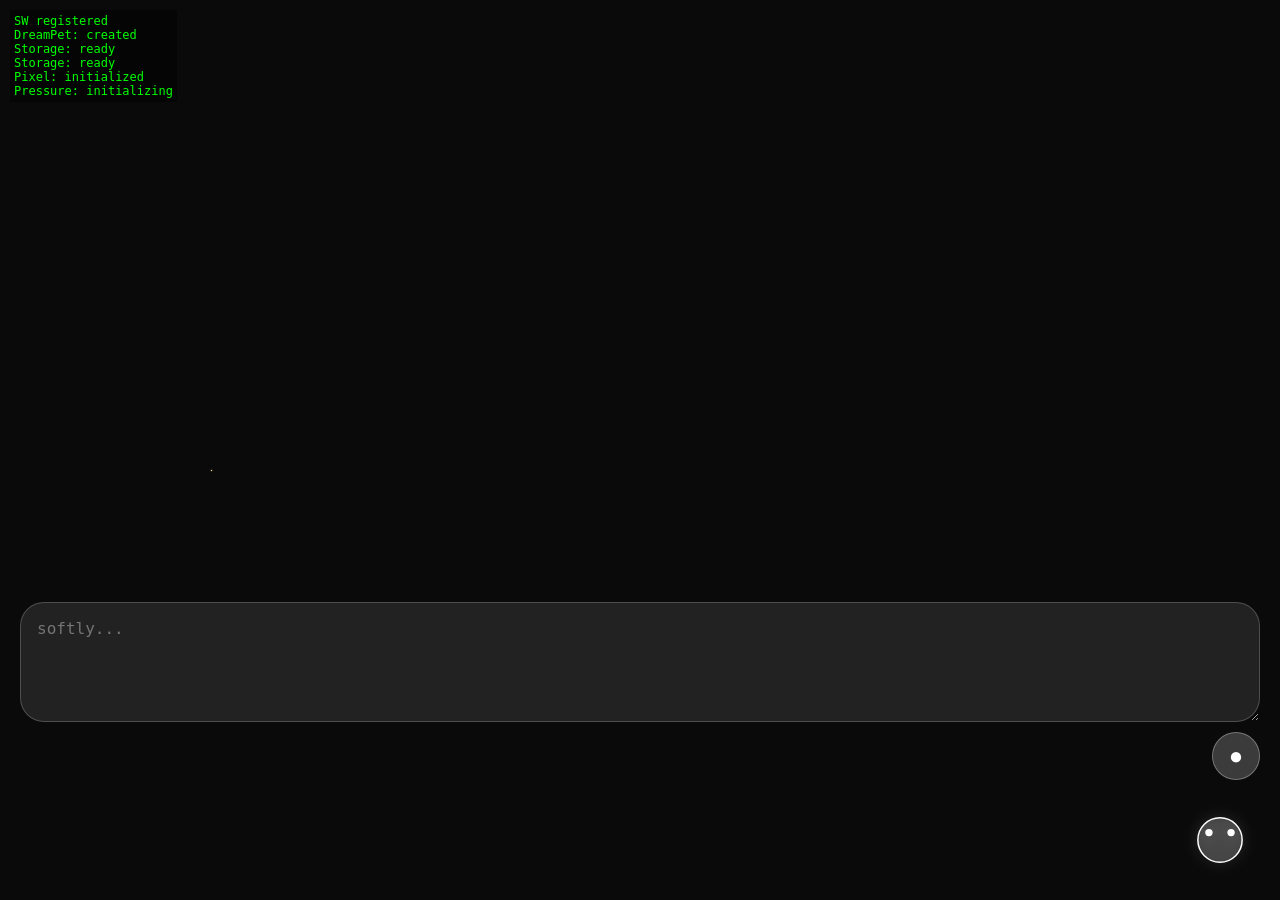
==== index.html @ 2a67cf41 "Complete overhaul with tilt/pressure debugging" ====
<!DOCTYPE html>
<html lang="en">
<head>
    <meta charset="UTF-8">
    <meta name="viewport" content="width=device-width, initial-scale=1.0, maximum-scale=1.0, user-scalable=no, viewport-fit=cover">
    <title>A Soft Place to Glitch</title>
    <link rel="stylesheet" href="styles.css">
    <link rel="manifest" href="manifest.json">
    <meta name="theme-color" content="#0A0A0A">
</head>
<body>
    <canvas id="bg-canvas"></canvas>
    <div id="pixel-compass"></div>
    
    <div id="dream-pet">
        <svg width="80" height="80" viewBox="0 0 100 100">
            <circle id="pet-body" cx="50" cy="50" r="30" fill="rgba(255,255,255,0.2)" stroke="white" stroke-width="2"/>
            <circle id="pet-eye-left" cx="35" cy="40" r="5" fill="white"/>
            <circle id="pet-eye-right" cx="65" cy="40" r="5" fill="white"/>
        </svg>
    </div>
    
    <div id="journal">
        <textarea id="entry" placeholder="softly..." class="breathing-text"></textarea>
        <button id="save-entry">●</button>
    </div>
    
    <div id="maze-overlay" style="display: none;">
        <canvas id="maze-canvas"></canvas>
        <div id="maze-message">🌀 find the exit</div>
    </div>
    
    <!-- Debug display (will be removed later) -->
    <div id="debug-info" style="position:absolute; top:10px; left:10px; color:#0F0; font-size:12px; z-index:9999; background:rgba(0,0,0,0.5); padding:4px;"></div>
    
    <script src="app.js"></script>
</body>
</html>
---- styles.css ----
* {
    margin: 0;
    padding: 0;
    box-sizing: border-box;
    -webkit-tap-highlight-color: transparent;
}

body {
    background: #0A0A0A;
    color: rgba(255,255,255,0.9);
    font-family: -apple-system, BlinkMacSystemFont, sans-serif;
    min-height: 100dvh;
    overflow: hidden;
    position: fixed;
    width: 100%;
    touch-action: none;
    transition: background-color 0.1s ease;
}

canvas {
    display: block;
    position: absolute;
    top: 0;
    left: 0;
    width: 100%;
    height: 100%;
    z-index: 1;
}

#pixel-compass {
    position: absolute;
    width: 100%;
    height: 100%;
    z-index: 2;
    pointer-events: none;
}

#dream-pet {
    position: absolute;
    bottom: 20px;
    right: 20px;
    width: 80px;
    height: 80px;
    z-index: 3;
    pointer-events: none;
    transition: transform 0.3s ease;
    filter: drop-shadow(0 0 8px rgba(255,255,255,0.3));
}

#journal {
    position: absolute;
    bottom: 120px;
    left: 20px;
    right: 20px;
    z-index: 4;
    display: flex;
    flex-direction: column;
    gap: 10px;
}

#entry {
    background: rgba(255,255,255,0.1);
    border: 1px solid rgba(255,255,255,0.2);
    border-radius: 24px;
    padding: 16px;
    color: white;
    font-size: 16px;
    min-height: 120px;
    backdrop-filter: blur(10px);
    resize: vertical;
}

#entry:focus {
    outline: none;
    border-color: rgba(255,255,255,0.5);
}

#save-entry {
    align-self: flex-end;
    width: 48px;
    height: 48px;
    border-radius: 50%;
    background: rgba(255,255,255,0.2);
    border: 1px solid rgba(255,255,255,0.3);
    color: white;
    font-size: 24px;
    display: flex;
    align-items: center;
    justify-content: center;
    cursor: pointer;
    transition: all 0.2s;
}

#save-entry:active {
    transform: scale(0.95);
    background: rgba(255,255,255,0.4);
}

.breathing-text {
    animation: breathe 4s ease-in-out infinite;
}

@keyframes breathe {
    0%, 100% { transform: scale(1); opacity: 0.9; }
    50% { transform: scale(1.02); opacity: 1; }
}

#maze-overlay {
    position: absolute;
    top: 0;
    left: 0;
    width: 100%;
    height: 100%;
    background: #0A0A0A;
    z-index: 100;
}

#debug-info {
    font-family: monospace;
    white-space: pre-wrap;
    word-break: break-all;
    max-width: 90%;
}
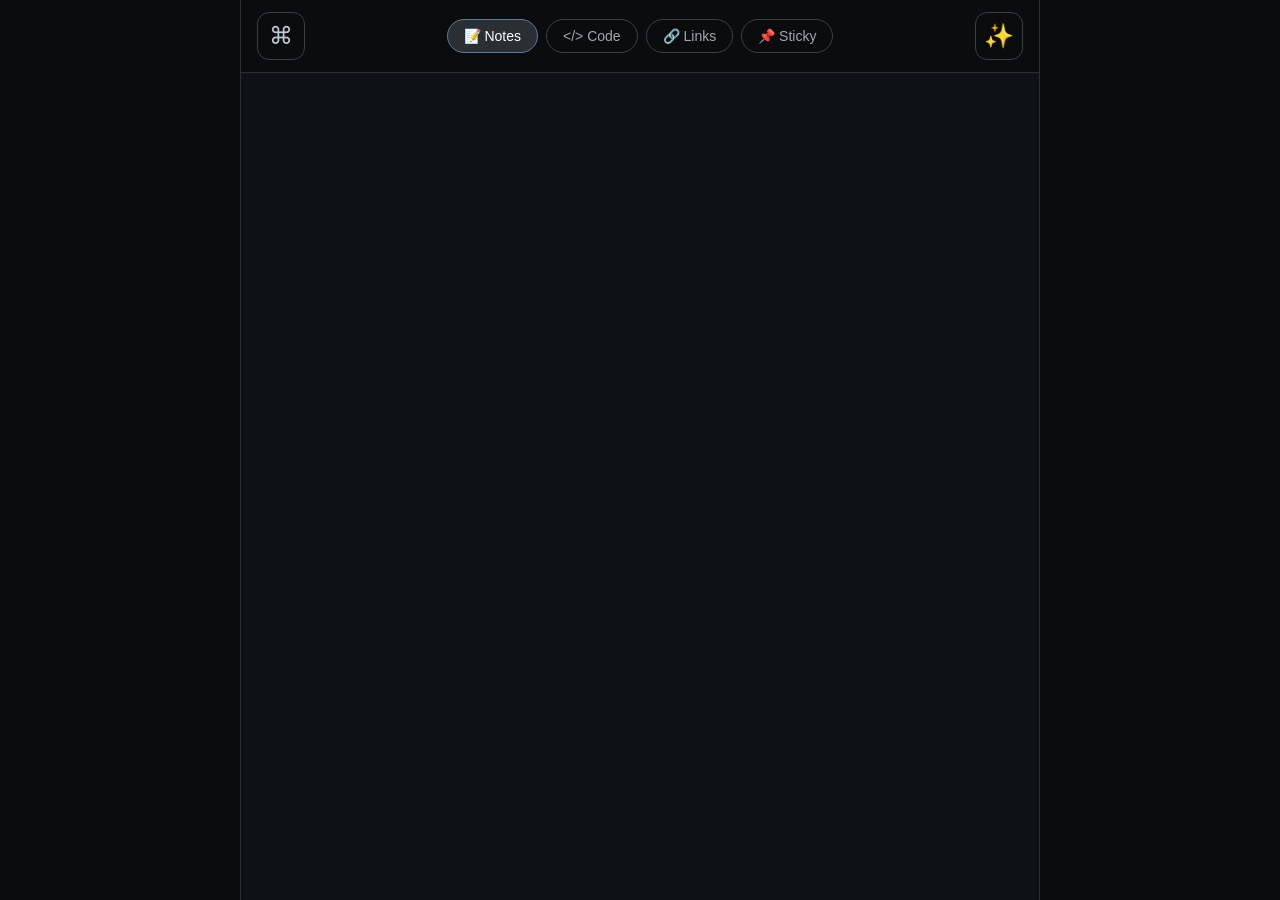
==== commit 898fad33: "Complete rebuild: 2035 command center with widgets" ====
--- a/index.html
+++ b/index.html
@@ -3,36 +3,38 @@
 <head>
     <meta charset="UTF-8">
     <meta name="viewport" content="width=device-width, initial-scale=1.0, maximum-scale=1.0, user-scalable=no, viewport-fit=cover">
-    <title>A Soft Place to Glitch</title>
+    <title>A Soft Place to Glitch · 2035</title>
     <link rel="stylesheet" href="styles.css">
     <link rel="manifest" href="manifest.json">
     <meta name="theme-color" content="#0A0A0A">
 </head>
 <body>
-    <canvas id="bg-canvas"></canvas>
-    <div id="pixel-compass"></div>
-    
-    <div id="dream-pet">
-        <svg width="80" height="80" viewBox="0 0 100 100">
-            <circle id="pet-body" cx="50" cy="50" r="30" fill="rgba(255,255,255,0.2)" stroke="white" stroke-width="2"/>
-            <circle id="pet-eye-left" cx="35" cy="40" r="5" fill="white"/>
-            <circle id="pet-eye-right" cx="65" cy="40" r="5" fill="white"/>
-        </svg>
+    <div id="app">
+        <header>
+            <button id="cmd-button" aria-label="Command palette">⌘</button>
+            <div id="tab-bar"></div>
+            <button id="smart-toggle" aria-label="Ambient intelligence">✨</button>
+        </header>
+
+        <main id="tab-content"></main>
+
+        <div id="command-palette" class="hidden">
+            <input type="text" id="command-input" placeholder="Type a command...">
+            <div id="command-results"></div>
+        </div>
+
+        <div id="modal-overlay" class="hidden">
+            <div id="modal">
+                <h3 id="modal-title"></h3>
+                <div id="modal-content"></div>
+                <div class="modal-actions">
+                    <button id="modal-cancel">Cancel</button>
+                    <button id="modal-ok">OK</button>
+                </div>
+            </div>
+        </div>
     </div>
-    
-    <div id="journal">
-        <textarea id="entry" placeholder="softly..." class="breathing-text"></textarea>
-        <button id="save-entry">●</button>
-    </div>
-    
-    <div id="maze-overlay" style="display: none;">
-        <canvas id="maze-canvas"></canvas>
-        <div id="maze-message">🌀 find the exit</div>
-    </div>
-    
-    <!-- Debug display (will be removed later) -->
-    <div id="debug-info" style="position:absolute; top:10px; left:10px; color:#0F0; font-size:12px; z-index:9999; background:rgba(0,0,0,0.5); padding:4px;"></div>
-    
+
     <script src="app.js"></script>
 </body>
 </html>
--- a/styles.css
+++ b/styles.css
@@ -6,118 +6,337 @@
 }
 
 body {
-    background: #0A0A0A;
-    color: rgba(255,255,255,0.9);
-    font-family: -apple-system, BlinkMacSystemFont, sans-serif;
+    background: #0a0c0e;
+    color: #e0e4e8;
+    font-family: 'Inter', -apple-system, BlinkMacSystemFont, sans-serif;
+    font-weight: 300;
+    line-height: 1.5;
     min-height: 100dvh;
-    overflow: hidden;
+    display: flex;
+    flex-direction: column;
+}
+
+#app {
+    display: flex;
+    flex-direction: column;
+    height: 100dvh;
+    max-width: 800px;
+    margin: 0 auto;
+    width: 100%;
+    border-left: 1px solid #2a2f33;
+    border-right: 1px solid #2a2f33;
+    background: #0f1215;
+}
+
+header {
+    display: flex;
+    align-items: center;
+    justify-content: space-between;
+    padding: 12px 16px;
+    border-bottom: 1px solid #2a2f33;
+    background: #0a0c0e;
+}
+
+#cmd-button, #smart-toggle {
+    background: none;
+    border: 1px solid #3a4045;
+    color: #c0c8d0;
+    font-size: 24px;
+    width: 48px;
+    height: 48px;
+    border-radius: 12px;
+    display: flex;
+    align-items: center;
+    justify-content: center;
+    cursor: pointer;
+    transition: all 0.1s ease;
+}
+
+#cmd-button:active, #smart-toggle:active {
+    background: #2a2f33;
+    color: white;
+}
+
+#tab-bar {
+    display: flex;
+    gap: 8px;
+    overflow-x: auto;
+    padding: 4px 0;
+    scrollbar-width: none;
+    -ms-overflow-style: none;
+}
+
+#tab-bar::-webkit-scrollbar {
+    display: none;
+}
+
+.tab {
+    padding: 8px 16px;
+    border: 1px solid #3a4045;
+    border-radius: 30px;
+    background: transparent;
+    color: #a0a8b0;
+    font-size: 14px;
+    font-weight: 400;
+    white-space: nowrap;
+    cursor: pointer;
+    transition: all 0.1s;
+}
+
+.tab.active {
+    background: #2a2f33;
+    border-color: #5a7d9c;
+    color: white;
+}
+
+main {
+    flex: 1;
+    overflow-y: auto;
+    padding: 16px;
+    scroll-behavior: smooth;
+}
+
+.widget-grid {
+    display: grid;
+    grid-template-columns: repeat(auto-fill, minmax(280px, 1fr));
+    gap: 16px;
+}
+
+.widget-card {
+    background: #14181c;
+    border: 1px solid #2a2f33;
+    border-radius: 20px;
+    padding: 16px;
+    box-shadow: 0 4px 12px rgba(0,0,0,0.5);
+    transition: transform 0.1s, border-color 0.1s;
+    cursor: pointer;
+}
+
+.widget-card:active {
+    transform: scale(0.98);
+    border-color: #5a7d9c;
+}
+
+.widget-header {
+    display: flex;
+    justify-content: space-between;
+    align-items: center;
+    margin-bottom: 12px;
+    color: #a0a8b0;
+    font-size: 12px;
+    text-transform: uppercase;
+    letter-spacing: 1px;
+}
+
+.widget-title {
+    font-weight: 500;
+    color: white;
+    margin-bottom: 8px;
+    word-break: break-word;
+}
+
+.widget-content {
+    color: #c0c8d0;
+    font-size: 14px;
+    word-break: break-word;
+    white-space: pre-wrap;
+}
+
+.widget-code {
+    font-family: 'Fira Code', monospace;
+    background: #1e2328;
+    padding: 8px;
+    border-radius: 8px;
+    overflow-x: auto;
+    font-size: 13px;
+}
+
+.widget-link {
+    color: #5a7d9c;
+    text-decoration: none;
+    word-break: break-all;
+}
+
+.widget-link:hover {
+    text-decoration: underline;
+}
+
+.widget-footer {
+    display: flex;
+    justify-content: flex-end;
+    gap: 12px;
+    margin-top: 12px;
+    opacity: 0.6;
+}
+
+.widget-footer button {
+    background: none;
+    border: none;
+    color: #a0a8b0;
+    font-size: 16px;
+    cursor: pointer;
+    padding: 4px;
+}
+
+/* Command Palette */
+#command-palette {
+    position: absolute;
+    top: 80px;
+    left: 50%;
+    transform: translateX(-50%);
+    width: 90%;
+    max-width: 500px;
+    background: #1e2328;
+    border: 1px solid #3a4045;
+    border-radius: 24px;
+    box-shadow: 0 20px 40px rgba(0,0,0,0.8);
+    z-index: 1000;
+    padding: 12px;
+}
+
+#command-palette.hidden {
+    display: none;
+}
+
+#command-input {
+    width: 100%;
+    background: #0a0c0e;
+    border: 1px solid #3a4045;
+    border-radius: 40px;
+    padding: 16px 20px;
+    color: white;
+    font-size: 16px;
+    outline: none;
+}
+
+#command-results {
+    margin-top: 8px;
+    max-height: 300px;
+    overflow-y: auto;
+}
+
+.command-result-item {
+    padding: 12px 16px;
+    border-bottom: 1px solid #2a2f33;
+    cursor: pointer;
+    color: #c0c8d0;
+}
+
+.command-result-item:active {
+    background: #2a2f33;
+}
+
+/* Modal */
+#modal-overlay {
     position: fixed;
-    width: 100%;
-    touch-action: none;
-    transition: background-color 0.1s ease;
-}
-
-canvas {
-    display: block;
-    position: absolute;
     top: 0;
     left: 0;
     width: 100%;
     height: 100%;
-    z-index: 1;
-}
-
-#pixel-compass {
-    position: absolute;
-    width: 100%;
-    height: 100%;
-    z-index: 2;
-    pointer-events: none;
-}
-
-#dream-pet {
-    position: absolute;
-    bottom: 20px;
-    right: 20px;
-    width: 80px;
-    height: 80px;
-    z-index: 3;
-    pointer-events: none;
-    transition: transform 0.3s ease;
-    filter: drop-shadow(0 0 8px rgba(255,255,255,0.3));
-}
-
-#journal {
-    position: absolute;
-    bottom: 120px;
-    left: 20px;
-    right: 20px;
-    z-index: 4;
-    display: flex;
-    flex-direction: column;
-    gap: 10px;
-}
-
-#entry {
-    background: rgba(255,255,255,0.1);
-    border: 1px solid rgba(255,255,255,0.2);
-    border-radius: 24px;
-    padding: 16px;
-    color: white;
-    font-size: 16px;
-    min-height: 120px;
-    backdrop-filter: blur(10px);
-    resize: vertical;
-}
-
-#entry:focus {
-    outline: none;
-    border-color: rgba(255,255,255,0.5);
-}
-
-#save-entry {
-    align-self: flex-end;
-    width: 48px;
-    height: 48px;
-    border-radius: 50%;
-    background: rgba(255,255,255,0.2);
-    border: 1px solid rgba(255,255,255,0.3);
-    color: white;
-    font-size: 24px;
+    background: rgba(0,0,0,0.7);
     display: flex;
     align-items: center;
     justify-content: center;
-    cursor: pointer;
-    transition: all 0.2s;
-}
-
-#save-entry:active {
-    transform: scale(0.95);
-    background: rgba(255,255,255,0.4);
-}
-
-.breathing-text {
-    animation: breathe 4s ease-in-out infinite;
-}
-
-@keyframes breathe {
-    0%, 100% { transform: scale(1); opacity: 0.9; }
-    50% { transform: scale(1.02); opacity: 1; }
-}
-
-#maze-overlay {
-    position: absolute;
-    top: 0;
-    left: 0;
+    z-index: 2000;
+}
+
+#modal-overlay.hidden {
+    display: none;
+}
+
+#modal {
+    background: #1e2328;
+    border: 1px solid #3a4045;
+    border-radius: 24px;
+    width: 90%;
+    max-width: 400px;
+    padding: 24px;
+}
+
+#modal-title {
+    font-size: 20px;
+    font-weight: 400;
+    margin-bottom: 16px;
+    color: white;
+}
+
+#modal-content {
+    margin-bottom: 24px;
+}
+
+#modal-content input, #modal-content textarea, #modal-content select {
     width: 100%;
-    height: 100%;
-    background: #0A0A0A;
-    z-index: 100;
-}
-
-#debug-info {
-    font-family: monospace;
-    white-space: pre-wrap;
-    word-break: break-all;
-    max-width: 90%;
-}
+    background: #0a0c0e;
+    border: 1px solid #3a4045;
+    border-radius: 12px;
+    padding: 12px;
+    color: white;
+    font-size: 14px;
+    margin-bottom: 12px;
+    font-family: inherit;
+}
+
+#modal-content textarea {
+    min-height: 100px;
+    resize: vertical;
+}
+
+.modal-actions {
+    display: flex;
+    justify-content: flex-end;
+    gap: 12px;
+}
+
+.modal-actions button {
+    padding: 12px 20px;
+    border: 1px solid #3a4045;
+    background: transparent;
+    color: white;
+    border-radius: 30px;
+    font-size: 14px;
+    cursor: pointer;
+}
+
+.modal-actions button:active {
+    background: #2a2f33;
+}
+
+/* Smart toggle active state */
+#smart-toggle.active {
+    background: #2a2f33;
+    border-color: #5a7d9c;
+    color: white;
+}
+
+/* Export/Import buttons (in settings) */
+.settings-group {
+    margin-top: 20px;
+    display: flex;
+    gap: 12px;
+    flex-wrap: wrap;
+}
+
+.settings-group button {
+    background: #1e2328;
+    border: 1px solid #3a4045;
+    color: white;
+    padding: 12px 16px;
+    border-radius: 40px;
+    font-size: 14px;
+    cursor: pointer;
+    flex: 1 1 auto;
+}
+
+/* GitHub sync section */
+.github-sync {
+    border-top: 1px solid #2a2f33;
+    margin-top: 16px;
+    padding-top: 16px;
+}
+
+/* Responsive */
+@media (max-width: 480px) {
+    .widget-grid {
+        grid-template-columns: 1fr;
+    }
+}
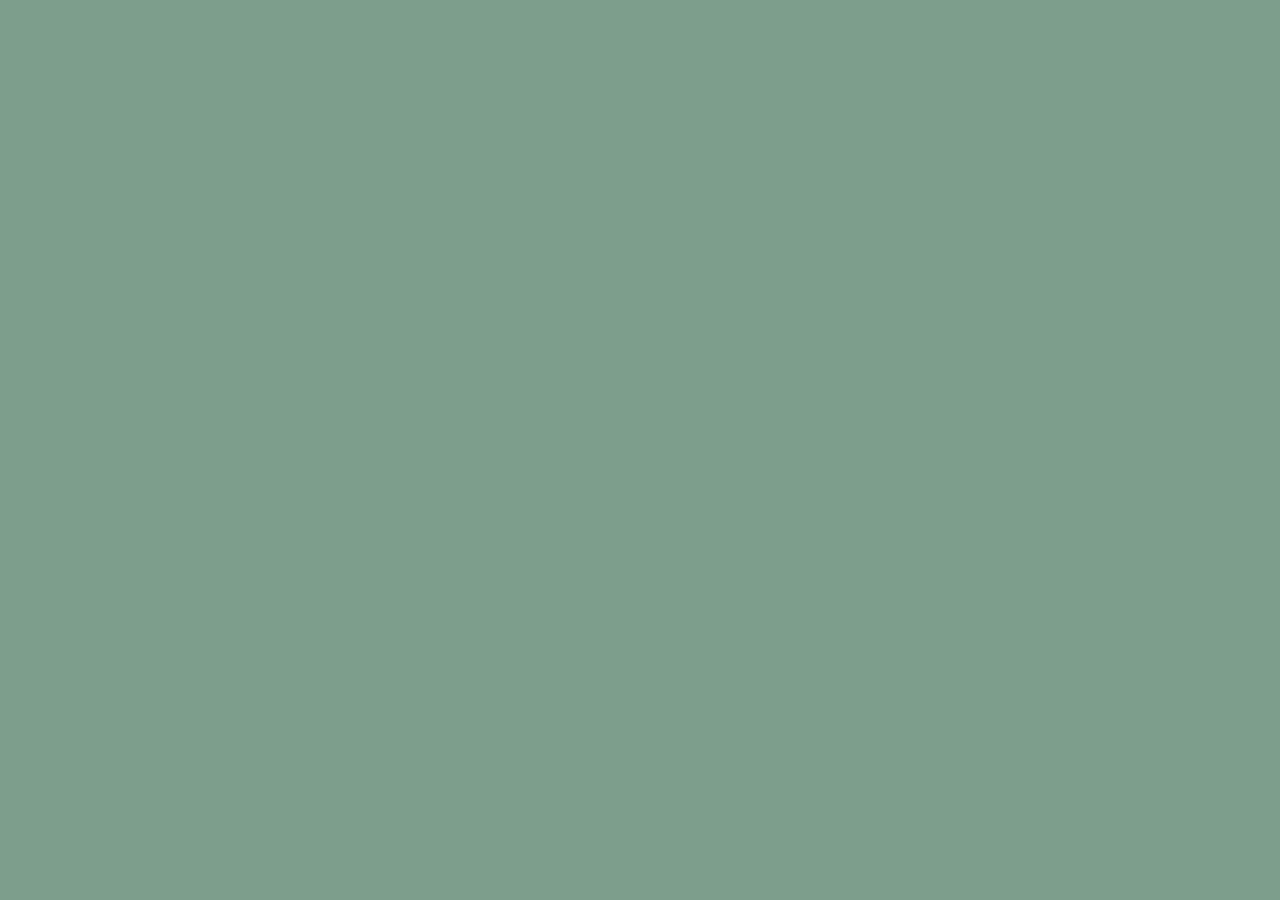
==== commit a9539d49: "update" ====
--- a/index.html
+++ b/index.html
@@ -3,38 +3,13 @@
 <head>
     <meta charset="UTF-8">
     <meta name="viewport" content="width=device-width, initial-scale=1.0, maximum-scale=1.0, user-scalable=no, viewport-fit=cover">
-    <title>A Soft Place to Glitch · 2035</title>
+    <title>Maké · layered dashboard</title>
     <link rel="stylesheet" href="styles.css">
     <link rel="manifest" href="manifest.json">
-    <meta name="theme-color" content="#0A0A0A">
+    <meta name="theme-color" content="#7d9e8c">
 </head>
 <body>
-    <div id="app">
-        <header>
-            <button id="cmd-button" aria-label="Command palette">⌘</button>
-            <div id="tab-bar"></div>
-            <button id="smart-toggle" aria-label="Ambient intelligence">✨</button>
-        </header>
-
-        <main id="tab-content"></main>
-
-        <div id="command-palette" class="hidden">
-            <input type="text" id="command-input" placeholder="Type a command...">
-            <div id="command-results"></div>
-        </div>
-
-        <div id="modal-overlay" class="hidden">
-            <div id="modal">
-                <h3 id="modal-title"></h3>
-                <div id="modal-content"></div>
-                <div class="modal-actions">
-                    <button id="modal-cancel">Cancel</button>
-                    <button id="modal-ok">OK</button>
-                </div>
-            </div>
-        </div>
-    </div>
-
-    <script src="app.js"></script>
+    <div id="app"></div>
+    <script type="module" src="app.js"></script>
 </body>
 </html>
--- a/styles.css
+++ b/styles.css
@@ -3,340 +3,515 @@
     padding: 0;
     box-sizing: border-box;
     -webkit-tap-highlight-color: transparent;
+    user-select: none;
 }
 
 body {
-    background: #0a0c0e;
-    color: #e0e4e8;
+    background-color: #7d9e8c;
+    color: #ffffff;
     font-family: 'Inter', -apple-system, BlinkMacSystemFont, sans-serif;
-    font-weight: 300;
+    min-height: 100dvh;
+    overflow: hidden;
+}
+
+#app {
+    height: 100dvh;
+    display: flex;
+    flex-direction: column;
+    position: relative;
+    background-color: #7d9e8c;
+}
+
+/* ─── HEADER ─────────────────────────────────── */
+.app-header {
+    display: flex;
+    flex-direction: column;
+    align-items: center;
+    padding: 12px 20px 6px;
+    position: relative;
+    flex-shrink: 0;
+}
+
+.header-row {
+    display: flex;
+    align-items: flex-start;
+    justify-content: space-between;
+    width: 100%;
+    margin-bottom: 4px;
+}
+
+.header-widget {
+    width: 140px;
+    height: 72px;
+    background: #c9788a;
+    border-radius: 18px;
+    padding: 10px 12px;
+    display: flex;
+    flex-direction: column;
+    justify-content: flex-end;
+    box-shadow: 0 4px 12px rgba(0,0,0,0.2);
+    flex-shrink: 0;
+}
+
+.header-widget-bar {
+    height: 6px;
+    border-radius: 3px;
+    background: rgba(255,255,255,0.5);
+    margin-bottom: 4px;
+    width: 70%;
+}
+
+.ambient-toggle-wrap {
+    display: flex;
+    align-items: center;
+    padding-top: 6px;
+}
+
+.toggle-track {
+    width: 64px;
+    height: 32px;
+    background: rgba(30, 30, 30, 0.55);
+    border-radius: 16px;
+    position: relative;
+    cursor: pointer;
+    transition: background 0.25s ease;
+    border: 1.5px solid rgba(255,255,255,0.15);
+}
+
+.toggle-track.on {
+    background: rgba(201, 120, 138, 0.7);
+}
+
+.toggle-knob {
+    width: 26px;
+    height: 26px;
+    background: #e8b4c0;
+    border-radius: 50%;
+    position: absolute;
+    top: 2px;
+    left: 2px;
+    transition: transform 0.25s ease;
+    box-shadow: 0 2px 6px rgba(0,0,0,0.3);
+}
+
+.toggle-track.on .toggle-knob {
+    transform: translateX(32px);
+}
+
+.app-title {
+    font-family: 'Georgia', 'Times New Roman', serif;
+    font-size: 52px;
+    font-weight: 700;
+    font-style: italic;
+    color: white;
+    letter-spacing: -1px;
+    line-height: 1;
+    text-align: center;
+    margin-top: -8px;
+}
+
+.app-subtitle {
+    font-size: 16px;
+    font-weight: 400;
+    color: rgba(255,255,255,0.85);
+    text-align: center;
+    margin-top: 2px;
+    margin-bottom: 10px;
+    letter-spacing: 0.2px;
+}
+
+/* ─── SECTION DIVIDER ─────────────────────────── */
+.section-divider {
+    padding: 6px 20px 10px;
+    flex-shrink: 0;
+}
+
+.divider-line {
+    height: 3px;
+    border-radius: 2px;
+    background: #c9788a;
+    margin-bottom: 5px;
+    width: 90px;
+}
+
+/* ─── CANVAS ──────────────────────────────────── */
+.canvas {
+    flex: 1;
+    position: relative;
+    overflow: hidden;
+    background-color: #7d9e8c;
+}
+
+.grid-layer {
+    position: absolute;
+    top: 0;
+    left: 0;
+    width: 100%;
+    height: 100%;
+    overflow-y: auto;
+    overflow-x: hidden;
+    padding: 12px 14px 20px;
+}
+
+.grid {
+    display: grid;
+    grid-template-columns: repeat(3, 1fr);
+    gap: 12px;
+    align-content: start;
+}
+
+/* ─── CARDS ───────────────────────────────────── */
+.card {
+    background: #2d3a45;
+    border: 1.5px solid rgba(255,255,255,0.12);
+    border-radius: 18px;
+    padding: 12px;
+    box-shadow: 0 6px 18px rgba(0,0,0,0.35);
+    transition: transform 0.15s ease, border-color 0.15s ease;
+    cursor: pointer;
+    min-height: 180px;
+    display: flex;
+    flex-direction: column;
+}
+
+.card:active {
+    transform: scale(0.97);
+    border-color: rgba(201, 120, 138, 0.6);
+}
+
+.card-header {
+    display: flex;
+    justify-content: space-between;
+    align-items: center;
+    margin-bottom: 8px;
+    padding-bottom: 6px;
+    border-bottom: 1px solid rgba(255,255,255,0.1);
+}
+
+.card-type-label {
+    font-size: 12px;
+    font-weight: 600;
+    color: rgba(255,255,255,0.9);
+    white-space: nowrap;
+    overflow: hidden;
+    text-overflow: ellipsis;
+    max-width: 100%;
+}
+
+.card-date {
+    font-size: 10px;
+    color: rgba(255,255,255,0.35);
+    white-space: nowrap;
+    margin-left: 4px;
+    flex-shrink: 0;
+}
+
+.card-title {
+    display: none;
+}
+
+.card-content {
+    color: rgba(255,255,255,0.65);
+    font-size: 10px;
+    line-height: 1.55;
+    flex: 1;
+    overflow: hidden;
+    font-family: 'Courier New', monospace;
+    white-space: pre-wrap;
+    word-break: break-word;
+}
+
+/* ─── STICKY LAYER ────────────────────────────── */
+.sticky-layer {
+    position: absolute;
+    top: 0;
+    left: 0;
+    width: 100%;
+    height: 100%;
+    pointer-events: none;
+    z-index: 50;
+}
+
+.sticky-note {
+    position: absolute;
+    min-width: 130px;
+    min-height: 110px;
+    border-radius: 14px;
+    padding: 12px;
+    box-shadow: 0 8px 24px rgba(0,0,0,0.28), 0 2px 6px rgba(0,0,0,0.14);
+    color: #2a2a2a;
+    pointer-events: auto;
+    cursor: move;
+    z-index: 100;
+    overflow: auto;
+}
+
+.sticky-note:active {
+    box-shadow: 0 16px 40px rgba(0,0,0,0.4);
+    z-index: 200;
+}
+
+.sticky-note textarea {
+    width: 100%;
+    height: calc(100% - 28px);
+    background: transparent;
+    border: none;
+    resize: none;
+    font-family: inherit;
+    font-size: 12px;
+    font-weight: 500;
+    color: #2a2a2a;
+    outline: none;
     line-height: 1.5;
-    min-height: 100dvh;
-    display: flex;
-    flex-direction: column;
-}
-
-#app {
-    display: flex;
-    flex-direction: column;
-    height: 100dvh;
-    max-width: 800px;
-    margin: 0 auto;
-    width: 100%;
-    border-left: 1px solid #2a2f33;
-    border-right: 1px solid #2a2f33;
-    background: #0f1215;
-}
-
-header {
-    display: flex;
-    align-items: center;
-    justify-content: space-between;
-    padding: 12px 16px;
-    border-bottom: 1px solid #2a2f33;
-    background: #0a0c0e;
-}
-
-#cmd-button, #smart-toggle {
-    background: none;
-    border: 1px solid #3a4045;
-    color: #c0c8d0;
-    font-size: 24px;
+    user-select: text;
+    -webkit-user-select: text;
+}
+
+.sticky-header {
+    display: flex;
+    justify-content: flex-end;
+    margin-bottom: 4px;
+}
+
+.sticky-header button {
+    background: rgba(0,0,0,0.15);
+    border: none;
+    border-radius: 50%;
+    width: 22px;
+    height: 22px;
+    color: #2a2a2a;
+    cursor: pointer;
+    display: flex;
+    align-items: center;
+    justify-content: center;
+    font-size: 11px;
+}
+
+/* ─── BOTTOM NAV ──────────────────────────────── */
+.bottom-nav {
+    display: flex;
+    align-items: center;
+    justify-content: space-around;
+    padding: 10px 16px 20px;
+    background: #6b8f7a;
+    border-top: 1.5px solid rgba(255,255,255,0.18);
+    flex-shrink: 0;
+    position: relative;
+    z-index: 200;
+}
+
+.nav-btn {
     width: 48px;
     height: 48px;
-    border-radius: 12px;
-    display: flex;
-    align-items: center;
-    justify-content: center;
-    cursor: pointer;
-    transition: all 0.1s ease;
-}
-
-#cmd-button:active, #smart-toggle:active {
-    background: #2a2f33;
-    color: white;
-}
-
-#tab-bar {
-    display: flex;
-    gap: 8px;
-    overflow-x: auto;
-    padding: 4px 0;
-    scrollbar-width: none;
-    -ms-overflow-style: none;
-}
-
-#tab-bar::-webkit-scrollbar {
-    display: none;
-}
-
-.tab {
-    padding: 8px 16px;
-    border: 1px solid #3a4045;
-    border-radius: 30px;
-    background: transparent;
-    color: #a0a8b0;
-    font-size: 14px;
-    font-weight: 400;
-    white-space: nowrap;
-    cursor: pointer;
-    transition: all 0.1s;
-}
-
-.tab.active {
-    background: #2a2f33;
-    border-color: #5a7d9c;
-    color: white;
-}
-
-main {
-    flex: 1;
-    overflow-y: auto;
-    padding: 16px;
-    scroll-behavior: smooth;
-}
-
-.widget-grid {
-    display: grid;
-    grid-template-columns: repeat(auto-fill, minmax(280px, 1fr));
-    gap: 16px;
-}
-
-.widget-card {
-    background: #14181c;
-    border: 1px solid #2a2f33;
-    border-radius: 20px;
-    padding: 16px;
-    box-shadow: 0 4px 12px rgba(0,0,0,0.5);
-    transition: transform 0.1s, border-color 0.1s;
-    cursor: pointer;
-}
-
-.widget-card:active {
-    transform: scale(0.98);
-    border-color: #5a7d9c;
-}
-
-.widget-header {
-    display: flex;
-    justify-content: space-between;
-    align-items: center;
-    margin-bottom: 12px;
-    color: #a0a8b0;
-    font-size: 12px;
-    text-transform: uppercase;
-    letter-spacing: 1px;
-}
-
-.widget-title {
-    font-weight: 500;
-    color: white;
-    margin-bottom: 8px;
-    word-break: break-word;
-}
-
-.widget-content {
-    color: #c0c8d0;
-    font-size: 14px;
-    word-break: break-word;
-    white-space: pre-wrap;
-}
-
-.widget-code {
-    font-family: 'Fira Code', monospace;
-    background: #1e2328;
-    padding: 8px;
-    border-radius: 8px;
-    overflow-x: auto;
-    font-size: 13px;
-}
-
-.widget-link {
-    color: #5a7d9c;
-    text-decoration: none;
-    word-break: break-all;
-}
-
-.widget-link:hover {
-    text-decoration: underline;
-}
-
-.widget-footer {
-    display: flex;
-    justify-content: flex-end;
-    gap: 12px;
-    margin-top: 12px;
-    opacity: 0.6;
-}
-
-.widget-footer button {
     background: none;
     border: none;
-    color: #a0a8b0;
-    font-size: 16px;
-    cursor: pointer;
-    padding: 4px;
-}
-
-/* Command Palette */
-#command-palette {
+    cursor: pointer;
+    display: flex;
+    align-items: center;
+    justify-content: center;
+    border-radius: 12px;
+    transition: transform 0.15s ease, background 0.15s ease;
+    color: rgba(255,255,255,0.7);
+}
+
+.nav-btn:active {
+    transform: scale(0.88);
+    background: rgba(255,255,255,0.1);
+}
+
+.nav-btn.active {
+    color: white;
+}
+
+.nav-btn svg {
+    width: 26px;
+    height: 26px;
+    stroke: currentColor;
+    fill: none;
+    stroke-width: 1.8;
+    stroke-linecap: round;
+    stroke-linejoin: round;
+}
+
+.nav-btn-add {
+    width: 52px;
+    height: 52px;
+    background: #c9788a;
+    border: none;
+    border-radius: 16px;
+    cursor: pointer;
+    display: flex;
+    align-items: center;
+    justify-content: center;
+    box-shadow: 0 4px 14px rgba(0,0,0,0.3);
+    transition: transform 0.15s ease, background 0.15s ease;
+    color: white;
+    margin-top: -8px;
+}
+
+.nav-btn-add:active {
+    transform: scale(0.88);
+    background: #b5677a;
+}
+
+.nav-btn-add svg {
+    width: 26px;
+    height: 26px;
+    stroke: white;
+    fill: none;
+    stroke-width: 2.4;
+    stroke-linecap: round;
+}
+
+/* ─── ADD MENU ────────────────────────────────── */
+.add-menu {
     position: absolute;
-    top: 80px;
+    bottom: 90px;
     left: 50%;
     transform: translateX(-50%);
-    width: 90%;
-    max-width: 500px;
-    background: #1e2328;
-    border: 1px solid #3a4045;
+    background: #2d3a45;
+    border: 1px solid rgba(255,255,255,0.12);
     border-radius: 24px;
-    box-shadow: 0 20px 40px rgba(0,0,0,0.8);
-    z-index: 1000;
-    padding: 12px;
-}
-
-#command-palette.hidden {
-    display: none;
-}
-
-#command-input {
-    width: 100%;
-    background: #0a0c0e;
-    border: 1px solid #3a4045;
-    border-radius: 40px;
-    padding: 16px 20px;
-    color: white;
-    font-size: 16px;
-    outline: none;
-}
-
-#command-results {
-    margin-top: 8px;
-    max-height: 300px;
-    overflow-y: auto;
-}
-
-.command-result-item {
-    padding: 12px 16px;
-    border-bottom: 1px solid #2a2f33;
-    cursor: pointer;
-    color: #c0c8d0;
-}
-
-.command-result-item:active {
-    background: #2a2f33;
-}
-
-/* Modal */
-#modal-overlay {
+    padding: 10px;
+    display: flex;
+    flex-direction: column;
+    gap: 6px;
+    z-index: 250;
+    min-width: 200px;
+    box-shadow: 0 12px 32px rgba(0,0,0,0.4);
+}
+
+.add-menu button {
+    padding: 14px 18px;
+    background: rgba(255,255,255,0.06);
+    border: 1px solid rgba(255,255,255,0.1);
+    border-radius: 14px;
+    color: white;
+    font-size: 15px;
+    text-align: left;
+    cursor: pointer;
+    transition: background 0.15s ease;
+}
+
+.add-menu button:active {
+    background: rgba(201, 120, 138, 0.3);
+}
+
+.hidden {
+    display: none !important;
+}
+
+/* ─── MODAL ───────────────────────────────────── */
+.modal-overlay {
     position: fixed;
     top: 0;
     left: 0;
     width: 100%;
     height: 100%;
-    background: rgba(0,0,0,0.7);
+    background: rgba(0,0,0,0.6);
+    backdrop-filter: blur(12px);
+    -webkit-backdrop-filter: blur(12px);
     display: flex;
     align-items: center;
     justify-content: center;
-    z-index: 2000;
-}
-
-#modal-overlay.hidden {
-    display: none;
-}
-
-#modal {
-    background: #1e2328;
-    border: 1px solid #3a4045;
-    border-radius: 24px;
+    z-index: 1000;
+}
+
+.modal {
+    background: #2d3a45;
+    border: 1px solid rgba(255,255,255,0.12);
+    border-radius: 28px;
     width: 90%;
-    max-width: 400px;
+    max-width: 480px;
     padding: 24px;
-}
-
-#modal-title {
-    font-size: 20px;
-    font-weight: 400;
-    margin-bottom: 16px;
-    color: white;
-}
-
-#modal-content {
-    margin-bottom: 24px;
-}
-
-#modal-content input, #modal-content textarea, #modal-content select {
+    box-shadow: 0 20px 60px rgba(0,0,0,0.5);
+}
+
+.modal h3 {
+    margin-bottom: 18px;
+    font-size: 22px;
+    font-weight: 500;
+    color: white;
+}
+
+.modal input,
+.modal textarea,
+.modal select {
     width: 100%;
-    background: #0a0c0e;
-    border: 1px solid #3a4045;
-    border-radius: 12px;
-    padding: 12px;
+    background: rgba(0,0,0,0.25);
+    border: 1px solid rgba(255,255,255,0.1);
+    border-radius: 14px;
+    padding: 14px;
+    color: white;
+    font-size: 15px;
+    margin-bottom: 14px;
+    font-family: inherit;
+    outline: none;
+    user-select: text;
+    -webkit-user-select: text;
+}
+
+.modal input:focus,
+.modal textarea:focus {
+    border-color: rgba(201, 120, 138, 0.5);
+}
+
+.modal-actions {
+    display: flex;
+    justify-content: flex-end;
+    gap: 10px;
+    margin-top: 4px;
+}
+
+.modal-actions button {
+    padding: 12px 26px;
+    border-radius: 30px;
+    border: 1px solid rgba(255,255,255,0.1);
+    background: rgba(255,255,255,0.06);
     color: white;
     font-size: 14px;
-    margin-bottom: 12px;
-    font-family: inherit;
-}
-
-#modal-content textarea {
-    min-height: 100px;
-    resize: vertical;
-}
-
-.modal-actions {
-    display: flex;
-    justify-content: flex-end;
-    gap: 12px;
-}
-
-.modal-actions button {
-    padding: 12px 20px;
-    border: 1px solid #3a4045;
-    background: transparent;
-    color: white;
-    border-radius: 30px;
+    cursor: pointer;
+    transition: background 0.15s ease;
+}
+
+.modal-actions button.primary {
+    background: #c9788a;
+    border-color: #c9788a;
+}
+
+.modal-actions button.primary:active {
+    background: #b5677a;
+}
+
+/* ─── EMPTY STATE ─────────────────────────────── */
+.empty-state {
+    grid-column: 1 / -1;
+    text-align: center;
+    padding: 40px 20px;
+    color: rgba(255,255,255,0.5);
+}
+
+.empty-state p {
+    font-size: 16px;
+    margin-bottom: 6px;
+}
+
+.empty-hint {
+    font-size: 13px;
+    color: rgba(255,255,255,0.35);
+}
+
+/* ─── LOADING ─────────────────────────────────── */
+.loading {
+    position: absolute;
+    top: 50%;
+    left: 50%;
+    transform: translate(-50%, -50%);
+    color: rgba(255,255,255,0.5);
     font-size: 14px;
-    cursor: pointer;
-}
-
-.modal-actions button:active {
-    background: #2a2f33;
-}
-
-/* Smart toggle active state */
-#smart-toggle.active {
-    background: #2a2f33;
-    border-color: #5a7d9c;
-    color: white;
-}
-
-/* Export/Import buttons (in settings) */
-.settings-group {
-    margin-top: 20px;
-    display: flex;
-    gap: 12px;
-    flex-wrap: wrap;
-}
-
-.settings-group button {
-    background: #1e2328;
-    border: 1px solid #3a4045;
-    color: white;
-    padding: 12px 16px;
-    border-radius: 40px;
-    font-size: 14px;
-    cursor: pointer;
-    flex: 1 1 auto;
-}
-
-/* GitHub sync section */
-.github-sync {
-    border-top: 1px solid #2a2f33;
-    margin-top: 16px;
-    padding-top: 16px;
-}
-
-/* Responsive */
-@media (max-width: 480px) {
-    .widget-grid {
-        grid-template-columns: 1fr;
-    }
-}
+}
+
+/* ─── SCROLLBAR ───────────────────────────────── */
+::-webkit-scrollbar { width: 4px; }
+::-webkit-scrollbar-track { background: transparent; }
+::-webkit-scrollbar-thumb { background: rgba(255,255,255,0.2); border-radius: 4px; }
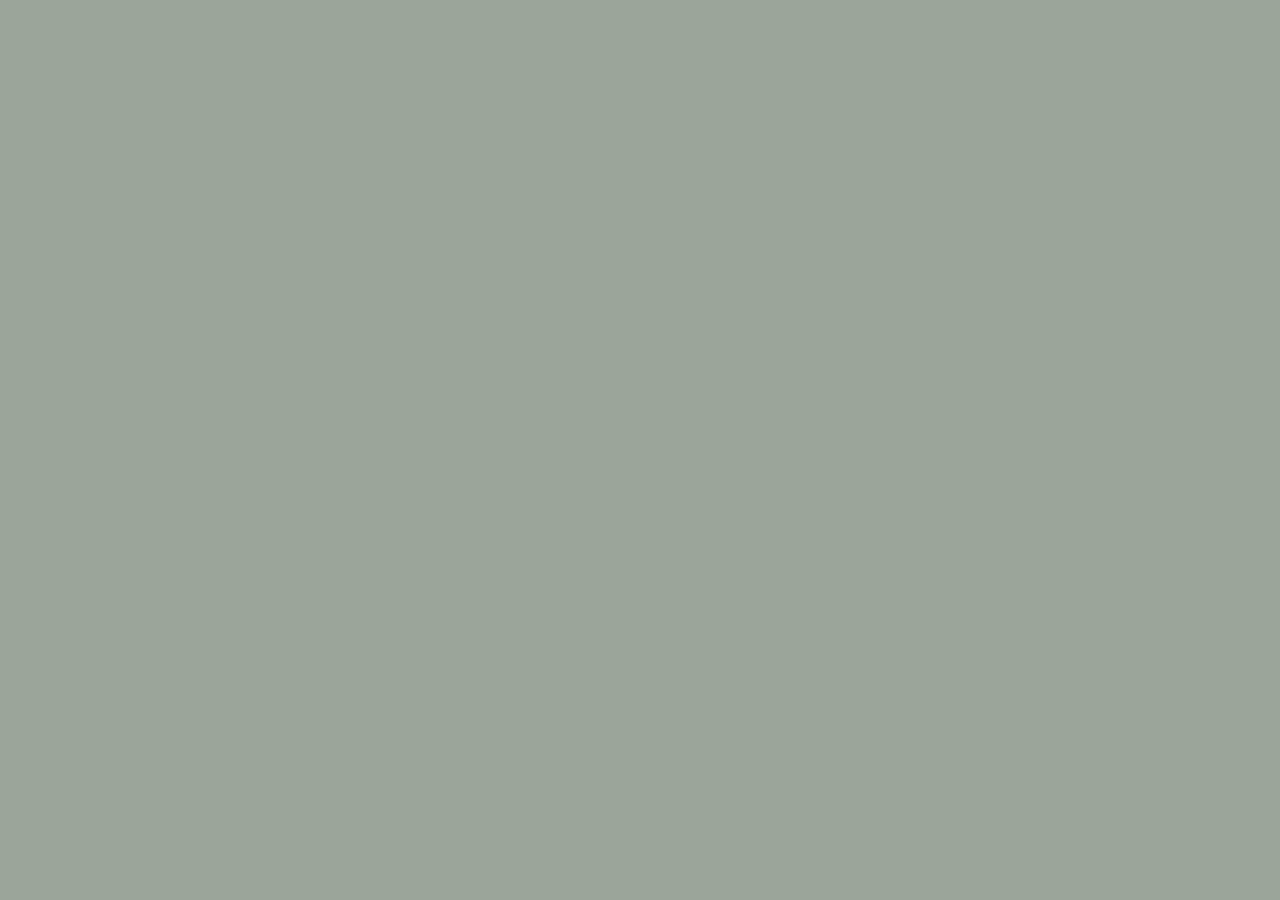
==== commit 143f159f: "update" ====
--- a/index.html
+++ b/index.html
@@ -1,15 +1,26 @@
 <!DOCTYPE html>
 <html lang="en">
 <head>
-    <meta charset="UTF-8">
-    <meta name="viewport" content="width=device-width, initial-scale=1.0, maximum-scale=1.0, user-scalable=no, viewport-fit=cover">
-    <title>Maké · layered dashboard</title>
-    <link rel="stylesheet" href="styles.css">
-    <link rel="manifest" href="manifest.json">
-    <meta name="theme-color" content="#7d9e8c">
+  <meta charset="UTF-8">
+  <meta name="viewport" content="width=device-width, initial-scale=1.0, maximum-scale=1.0, user-scalable=no, viewport-fit=cover">
+  <title>Maké · your command center</title>
+  <link rel="stylesheet" href="styles.css">
+  <link rel="manifest" href="manifest.json">
+  <meta name="theme-color" content="#9ba59a">
+  <meta name="apple-mobile-web-app-capable" content="yes">
+  <meta name="apple-mobile-web-app-status-bar-style" content="black-translucent">
 </head>
 <body>
-    <div id="app"></div>
-    <script type="module" src="app.js"></script>
+  <div id="app"></div>
+  <script type="module" src="app.js"></script>
+  <script>
+    if ('serviceWorker' in navigator) {
+      window.addEventListener('load', () => {
+        navigator.serviceWorker.register('./service-worker.js')
+          .then(r => console.log('[Maké SW] registered:', r.scope))
+          .catch(e => console.warn('[Maké SW] failed:', e));
+      });
+    }
+  </script>
 </body>
 </html>
--- a/styles.css
+++ b/styles.css
@@ -1,517 +1,641 @@
-* {
-    margin: 0;
-    padding: 0;
-    box-sizing: border-box;
-    -webkit-tap-highlight-color: transparent;
-    user-select: none;
-}
-
+/* ============================================================
+   MAKÉ V4 — styles.css
+   Palette: #b68d93 (rose), #b6a486 (tan), #9ba59a (sage/bg), #444444 (dark/cards)
+   ============================================================ */
+
+:root {
+  --rose:        #b68d93;
+  --rose-dark:   #9e7279;
+  --rose-light:  #cdb0b5;
+  --tan:         #b6a486;
+  --sage:        #9ba59a;
+  --sage-dark:   #7d8e8c;
+  --sage-deeper: #6b7c7a;
+  --dark:        #444444;
+  --dark-card:   #3e3e3e;
+  --dark-modal:  #3a3a3a;
+  --dark-drawer: #363636;
+
+  --sp-2: 4px; --sp-3: 6px; --sp-4: 8px; --sp-5: 10px;
+  --sp-6: 12px; --sp-8: 16px; --sp-10: 20px; --sp-12: 24px;
+
+  --r-sm: 8px; --r-md: 12px; --r-lg: 16px; --r-xl: 20px;
+  --r-2xl: 24px; --r-full: 9999px;
+
+  --shadow-sm: 0 2px 8px rgba(0,0,0,0.18);
+  --shadow-md: 0 4px 16px rgba(0,0,0,0.26);
+  --shadow-lg: 0 8px 28px rgba(0,0,0,0.38);
+  --shadow-xl: 0 16px 40px rgba(0,0,0,0.45);
+
+  --font-display: 'Georgia','Times New Roman',serif;
+  --font-body:    'Inter',-apple-system,BlinkMacSystemFont,sans-serif;
+  --font-mono:    'Courier New','Consolas',monospace;
+
+  --ease-spring: cubic-bezier(0.22,0.25,0.0,1.0);
+  --ease-out:    cubic-bezier(0.0,0.0,0.2,1.0);
+  --ease-std:    cubic-bezier(0.2,0.0,0.0,1.0);
+  --dur-fast: 150ms; --dur-med: 260ms; --dur-slow: 400ms;
+}
+
+[data-theme="dark"] {
+  --sage:        #272b2a;
+  --sage-dark:   #1f2322;
+  --sage-deeper: #191d1c;
+  --dark-card:   #303030;
+  --dark-modal:  #2e2e2e;
+  --dark-drawer: #282828;
+}
+
+*,*::before,*::after { margin:0;padding:0;box-sizing:border-box;-webkit-tap-highlight-color:transparent; }
+html,body { height:100%;overflow:hidden; }
 body {
-    background-color: #7d9e8c;
-    color: #ffffff;
-    font-family: 'Inter', -apple-system, BlinkMacSystemFont, sans-serif;
-    min-height: 100dvh;
-    overflow: hidden;
+  background: var(--sage);
+  color: #fff;
+  font-family: var(--font-body);
+  font-size: 14px;
+  line-height: 1.5;
+  -webkit-font-smoothing: antialiased;
+  user-select: none;
 }
 
 #app {
-    height: 100dvh;
-    display: flex;
-    flex-direction: column;
-    position: relative;
-    background-color: #7d9e8c;
-}
-
-/* ─── HEADER ─────────────────────────────────── */
+  height: 100dvh;
+  display: flex;
+  flex-direction: column;
+  background: var(--sage);
+  overflow: hidden;
+  position: relative;
+}
+
+/* ── LOADING ── */
+.make-loading {
+  position: absolute; top:50%;left:50%;
+  transform: translate(-50%,-50%);
+  display: flex; align-items: center; gap: 10px;
+  color: rgba(255,255,255,0.5); font-size: 14px;
+}
+.make-loading-spinner {
+  width:20px;height:20px;
+  border:2px solid rgba(255,255,255,0.15);
+  border-top-color: var(--rose);
+  border-radius: var(--r-full);
+  animation: spin 0.7s linear infinite;
+}
+
+/* ── HEADER ── */
 .app-header {
-    display: flex;
-    flex-direction: column;
-    align-items: center;
-    padding: 12px 20px 6px;
-    position: relative;
-    flex-shrink: 0;
-}
-
+  display: flex; flex-direction: column;
+  align-items: center;
+  padding: 14px 18px 4px;
+  flex-shrink: 0;
+}
 .header-row {
-    display: flex;
-    align-items: flex-start;
-    justify-content: space-between;
-    width: 100%;
-    margin-bottom: 4px;
-}
-
-.header-widget {
-    width: 140px;
-    height: 72px;
-    background: #c9788a;
-    border-radius: 18px;
-    padding: 10px 12px;
-    display: flex;
-    flex-direction: column;
-    justify-content: flex-end;
-    box-shadow: 0 4px 12px rgba(0,0,0,0.2);
-    flex-shrink: 0;
-}
-
-.header-widget-bar {
-    height: 6px;
-    border-radius: 3px;
-    background: rgba(255,255,255,0.5);
-    margin-bottom: 4px;
-    width: 70%;
-}
-
-.ambient-toggle-wrap {
-    display: flex;
-    align-items: center;
-    padding-top: 6px;
-}
-
+  display: flex; align-items: flex-start;
+  justify-content: space-between;
+  width: 100%; margin-bottom: 2px;
+}
+
+/* DATE WIDGET — left, #b68d93, echo drop shadow, shows live date */
+.date-widget {
+  width: 150px; min-height: 72px;
+  background: var(--rose);
+  border-radius: var(--r-xl);
+  padding: 10px 14px 12px;
+  display: flex; flex-direction: column;
+  justify-content: center; gap: 3px;
+  cursor: pointer; flex-shrink: 0;
+  border: none; text-align: left; color: white;
+  box-shadow: 4px 4px 0px var(--rose-dark), var(--shadow-md);
+  transition: transform var(--dur-fast) var(--ease-spring),
+              box-shadow var(--dur-fast) var(--ease-spring);
+}
+.date-widget:active {
+  transform: translate(3px,3px);
+  box-shadow: 1px 1px 0px var(--rose-dark), var(--shadow-sm);
+}
+.date-widget-date {
+  font-size: 10.5px; font-weight: 500;
+  color: rgba(255,255,255,0.72);
+  letter-spacing: 0.3px; line-height: 1;
+}
+.date-widget-day {
+  font-family: var(--font-display);
+  font-size: 21px; font-weight: 700; font-style: italic;
+  color: white; line-height: 1.1; letter-spacing: -0.5px;
+}
+
+/* THEME TOGGLE — top right */
+.header-right { display:flex; align-items:center; gap:10px; padding-top:5px; }
 .toggle-track {
-    width: 64px;
-    height: 32px;
-    background: rgba(30, 30, 30, 0.55);
-    border-radius: 16px;
-    position: relative;
-    cursor: pointer;
-    transition: background 0.25s ease;
-    border: 1.5px solid rgba(255,255,255,0.15);
-}
-
-.toggle-track.on {
-    background: rgba(201, 120, 138, 0.7);
-}
-
+  width:58px; height:30px;
+  background: rgba(30,30,30,0.50);
+  border-radius: var(--r-full);
+  border: 1.5px solid rgba(255,255,255,0.14);
+  cursor: pointer; position: relative;
+  transition: background var(--dur-med) var(--ease-std);
+}
+.toggle-track.on { background: rgba(182,141,147,0.65); }
 .toggle-knob {
-    width: 26px;
-    height: 26px;
-    background: #e8b4c0;
-    border-radius: 50%;
-    position: absolute;
-    top: 2px;
-    left: 2px;
-    transition: transform 0.25s ease;
-    box-shadow: 0 2px 6px rgba(0,0,0,0.3);
-}
-
-.toggle-track.on .toggle-knob {
-    transform: translateX(32px);
-}
-
+  width:22px;height:22px;
+  background: var(--rose-light);
+  border-radius: var(--r-full);
+  position: absolute; top:3px;left:3px;
+  box-shadow: 0 2px 5px rgba(0,0,0,0.28);
+  transition: transform var(--dur-med) var(--ease-spring);
+  pointer-events: none;
+}
+.toggle-track.on .toggle-knob { transform: translateX(28px); }
+
+/* TITLE + SUBTITLE */
 .app-title {
-    font-family: 'Georgia', 'Times New Roman', serif;
-    font-size: 52px;
-    font-weight: 700;
-    font-style: italic;
-    color: white;
-    letter-spacing: -1px;
-    line-height: 1;
-    text-align: center;
-    margin-top: -8px;
-}
-
+  font-family: var(--font-display);
+  font-size: 52px; font-weight: 700; font-style: italic;
+  color: white; letter-spacing: -1.5px;
+  line-height: 1; text-align: center; margin-top: -4px;
+}
 .app-subtitle {
-    font-size: 16px;
-    font-weight: 400;
-    color: rgba(255,255,255,0.85);
-    text-align: center;
-    margin-top: 2px;
-    margin-bottom: 10px;
-    letter-spacing: 0.2px;
-}
-
-/* ─── SECTION DIVIDER ─────────────────────────── */
-.section-divider {
-    padding: 6px 20px 10px;
-    flex-shrink: 0;
-}
-
+  font-size: 16px; font-weight: 400;
+  color: rgba(255,255,255,0.88);
+  text-align: center; margin-top: 3px; margin-bottom: 2px;
+}
+
+/* ── TOOLBAR ROW (divider lines + burger) ── */
+.header-toolbar {
+  display: flex; align-items: center;
+  justify-content: space-between;
+  width: 100%; padding: 6px 18px 8px; flex-shrink: 0;
+}
+.divider-group { display:flex; flex-direction:column; gap:4px; }
 .divider-line {
-    height: 3px;
-    border-radius: 2px;
-    background: #c9788a;
-    margin-bottom: 5px;
-    width: 90px;
-}
-
-/* ─── CANVAS ──────────────────────────────────── */
-.canvas {
-    flex: 1;
-    position: relative;
-    overflow: hidden;
-    background-color: #7d9e8c;
-}
-
+  height: 3px; border-radius: 2px;
+  background: var(--rose);
+}
+
+.burger-btn {
+  width:40px;height:40px;
+  background: rgba(255,255,255,0.10);
+  border: 1px solid rgba(255,255,255,0.16);
+  border-radius: var(--r-md);
+  color: rgba(255,255,255,0.85);
+  cursor: pointer;
+  display:flex;align-items:center;justify-content:center;
+  transition: background var(--dur-fast);
+}
+.burger-btn:active { background: rgba(255,255,255,0.18); }
+.burger-btn svg { width:20px;height:20px;stroke:currentColor;fill:none;stroke-width:2;stroke-linecap:round; }
+
+/* ── CANVAS ── */
+.canvas { flex:1; position:relative; overflow:hidden; min-height:0; }
 .grid-layer {
-    position: absolute;
-    top: 0;
-    left: 0;
-    width: 100%;
-    height: 100%;
-    overflow-y: auto;
-    overflow-x: hidden;
-    padding: 12px 14px 20px;
-}
-
+  position:absolute; inset:0;
+  overflow-y:auto; overflow-x:hidden;
+  padding: 6px 12px 24px;
+  -webkit-overflow-scrolling: touch;
+}
+
+/* ── CARD GRID ── */
 .grid {
-    display: grid;
-    grid-template-columns: repeat(3, 1fr);
-    gap: 12px;
-    align-content: start;
-}
-
-/* ─── CARDS ───────────────────────────────────── */
+  display: grid;
+  grid-template-columns: repeat(3,1fr);
+  gap: 10px; align-content: start;
+}
+
+/* ── CARD — #444444 bg ── */
 .card {
-    background: #2d3a45;
-    border: 1.5px solid rgba(255,255,255,0.12);
-    border-radius: 18px;
-    padding: 12px;
-    box-shadow: 0 6px 18px rgba(0,0,0,0.35);
-    transition: transform 0.15s ease, border-color 0.15s ease;
-    cursor: pointer;
-    min-height: 180px;
-    display: flex;
-    flex-direction: column;
-}
-
-.card:active {
-    transform: scale(0.97);
-    border-color: rgba(201, 120, 138, 0.6);
-}
+  background: var(--dark-card);
+  border: 1.5px solid rgba(255,255,255,0.09);
+  border-radius: var(--r-lg);
+  padding: 11px 11px 9px;
+  box-shadow: 0 3px 10px rgba(0,0,0,0.25);
+  cursor: pointer; min-height: 170px;
+  display: flex; flex-direction: column; gap: 4px;
+  position: relative; overflow: hidden;
+  transition: transform var(--dur-fast) var(--ease-spring),
+              border-color var(--dur-fast);
+  will-change: transform;
+}
+.card:active { transform:scale(0.96); border-color:rgba(182,141,147,0.50); }
+
+@keyframes card-in {
+  from { opacity:0;transform:translateY(8px) scale(0.97); }
+  to   { opacity:1;transform:translateY(0) scale(1); }
+}
+.card-animate-in { animation: card-in var(--dur-med) var(--ease-out) both; }
 
 .card-header {
-    display: flex;
-    justify-content: space-between;
-    align-items: center;
-    margin-bottom: 8px;
-    padding-bottom: 6px;
-    border-bottom: 1px solid rgba(255,255,255,0.1);
-}
-
+  display:flex;align-items:center;gap:5px;
+  padding-bottom:6px;
+  border-bottom:1px solid rgba(255,255,255,0.07);
+  flex-shrink:0;
+}
+.card-type-badge { width:13px;height:13px;color:var(--rose);flex-shrink:0; }
+.card-type-badge svg { width:100%;height:100%;stroke:currentColor;fill:none;stroke-width:2;stroke-linecap:round;stroke-linejoin:round; }
 .card-type-label {
-    font-size: 12px;
-    font-weight: 600;
-    color: rgba(255,255,255,0.9);
-    white-space: nowrap;
-    overflow: hidden;
-    text-overflow: ellipsis;
-    max-width: 100%;
-}
-
-.card-date {
-    font-size: 10px;
-    color: rgba(255,255,255,0.35);
-    white-space: nowrap;
-    margin-left: 4px;
-    flex-shrink: 0;
-}
-
-.card-title {
-    display: none;
-}
-
+  font-size:10.5px;font-weight:600;
+  color:rgba(255,255,255,0.90);
+  white-space:nowrap;overflow:hidden;text-overflow:ellipsis;flex:1;
+}
 .card-content {
-    color: rgba(255,255,255,0.65);
-    font-size: 10px;
-    line-height: 1.55;
-    flex: 1;
-    overflow: hidden;
-    font-family: 'Courier New', monospace;
-    white-space: pre-wrap;
-    word-break: break-word;
-}
-
-/* ─── STICKY LAYER ────────────────────────────── */
-.sticky-layer {
-    position: absolute;
-    top: 0;
-    left: 0;
-    width: 100%;
-    height: 100%;
-    pointer-events: none;
-    z-index: 50;
-}
-
+  color:rgba(255,255,255,0.56);
+  font-size:10px;font-family:var(--font-mono);
+  line-height:1.65;flex:1;overflow:hidden;
+  display:-webkit-box;-webkit-line-clamp:9;-webkit-box-orient:vertical;
+  word-break:break-word;white-space:pre-wrap;
+}
+.card-meta {
+  display:flex;align-items:center;gap:4px;
+  margin-top:4px;padding-top:4px;
+  border-top:1px solid rgba(255,255,255,0.06);flex-shrink:0;
+}
+.card-meta-time { font-size:9px;color:rgba(255,255,255,0.26);flex:1;white-space:nowrap;overflow:hidden;text-overflow:ellipsis; }
+.card-fav {
+  width:18px;height:18px;background:none;border:none;cursor:pointer;
+  display:flex;align-items:center;justify-content:center;
+  color:rgba(255,255,255,0.20);
+  transition:color var(--dur-fast),transform var(--dur-fast) var(--ease-spring);
+  padding:0;flex-shrink:0;
+}
+.card-fav:active { transform:scale(0.78); }
+.card-fav.active { color:var(--rose); }
+.card-fav svg { width:11px;height:11px;stroke:currentColor;fill:none;stroke-width:2;stroke-linecap:round;stroke-linejoin:round; }
+.card-fav.active svg { fill:var(--rose); }
+
+.card-tags { display:flex;flex-wrap:wrap;gap:3px;padding-top:3px; }
+.tag-chip {
+  display:inline-flex;align-items:center;
+  padding:1px 5px;border-radius:var(--r-full);
+  background:rgba(182,141,147,0.16);border:1px solid rgba(182,141,147,0.28);
+  color:rgba(255,255,255,0.58);font-size:9px;font-weight:500;white-space:nowrap;
+}
+.tag-chip::before { content:'#';opacity:0.5;margin-right:1px; }
+
+/* ── EMPTY STATE ── */
+.empty-state {
+  grid-column:1/-1;display:flex;flex-direction:column;
+  align-items:center;justify-content:center;
+  padding:52px 24px;text-align:center;gap:10px;
+  animation: fade-in var(--dur-med) ease both;
+}
+.empty-icon { width:42px;height:42px;opacity:0.45;color:white; }
+.empty-icon svg { width:100%;height:100%;stroke:currentColor;fill:none;stroke-width:1.4;stroke-linecap:round;stroke-linejoin:round; }
+.empty-title { font-size:16px;font-weight:500;color:rgba(255,255,255,0.58); }
+.empty-hint { font-size:13px;color:rgba(255,255,255,0.38);line-height:1.5; }
+.empty-hint strong { color:rgba(255,255,255,0.55); }
+
+/* ── STICKY LAYER ── */
+.sticky-layer { position:absolute;inset:0;pointer-events:none;z-index:50; }
+
+/* ── STICKY NOTE ── */
 .sticky-note {
-    position: absolute;
-    min-width: 130px;
-    min-height: 110px;
-    border-radius: 14px;
-    padding: 12px;
-    box-shadow: 0 8px 24px rgba(0,0,0,0.28), 0 2px 6px rgba(0,0,0,0.14);
-    color: #2a2a2a;
-    pointer-events: auto;
-    cursor: move;
-    z-index: 100;
-    overflow: auto;
-}
-
-.sticky-note:active {
-    box-shadow: 0 16px 40px rgba(0,0,0,0.4);
-    z-index: 200;
-}
-
+  position:absolute;min-width:130px;min-height:106px;
+  border-radius:var(--r-md);padding:9px 10px 10px;
+  box-shadow:var(--shadow-md),0 1px 3px rgba(0,0,0,0.12);
+  color:#2a2a2a;pointer-events:auto;cursor:move;z-index:60;
+  display:flex;flex-direction:column;
+  transform:rotate(var(--sticky-r,0deg));
+  transition:box-shadow var(--dur-fast) var(--ease-std);
+}
+.sticky-note.dragging { box-shadow:var(--shadow-xl);z-index:100; }
+
+@keyframes sticky-drop {
+  0%  { transform:scale(1.08) rotate(var(--sticky-r,0deg));opacity:0.7; }
+  55% { transform:scale(0.96) rotate(var(--sticky-r,0deg)); }
+  80% { transform:scale(1.02) rotate(var(--sticky-r,0deg)); }
+  100%{ transform:scale(1)    rotate(var(--sticky-r,0deg));opacity:1; }
+}
+.sticky-dropped { animation:sticky-drop 400ms cubic-bezier(0.33,0.0,0.40,1.0) both; }
+@keyframes sticky-del {
+  from{opacity:1;transform:scale(1) rotate(var(--sticky-r,0deg));}
+  to{opacity:0;transform:scale(0.85) rotate(var(--sticky-r,0deg));}
+}
+.sticky-deleting { animation:sticky-del 200ms ease both; }
+
+.sticky-header { display:flex;justify-content:flex-end;margin-bottom:3px;flex-shrink:0; }
+.sticky-delete {
+  background:rgba(0,0,0,0.12);border:none;border-radius:var(--r-full);
+  width:18px;height:18px;font-size:9px;color:rgba(0,0,0,0.5);cursor:pointer;
+  display:flex;align-items:center;justify-content:center;
+}
+.sticky-delete:active { background:rgba(0,0,0,0.22); }
 .sticky-note textarea {
-    width: 100%;
-    height: calc(100% - 28px);
-    background: transparent;
-    border: none;
-    resize: none;
-    font-family: inherit;
-    font-size: 12px;
-    font-weight: 500;
-    color: #2a2a2a;
-    outline: none;
-    line-height: 1.5;
-    user-select: text;
-    -webkit-user-select: text;
-}
-
-.sticky-header {
-    display: flex;
-    justify-content: flex-end;
-    margin-bottom: 4px;
-}
-
-.sticky-header button {
-    background: rgba(0,0,0,0.15);
-    border: none;
-    border-radius: 50%;
-    width: 22px;
-    height: 22px;
-    color: #2a2a2a;
-    cursor: pointer;
-    display: flex;
-    align-items: center;
-    justify-content: center;
-    font-size: 11px;
-}
-
-/* ─── BOTTOM NAV ──────────────────────────────── */
+  flex:1;background:transparent;border:none;resize:none;
+  font-family:var(--font-body);font-size:11.5px;font-weight:500;
+  color:rgba(0,0,0,0.82);outline:none;line-height:1.5;
+  user-select:text;-webkit-user-select:text;cursor:text;width:100%;
+}
+.sticky-note textarea::placeholder { color:rgba(0,0,0,0.32); }
+.resize-handle {
+  position:absolute;bottom:4px;right:4px;
+  width:16px;height:16px;cursor:nwse-resize;
+  background:rgba(0,0,0,0.14);border-radius:3px;
+  z-index:5;opacity:0.5;transition:opacity var(--dur-fast);
+}
+.sticky-note:hover .resize-handle { opacity:1; }
+
+/* ── ADD MENU ── */
+.add-menu {
+  position:absolute;bottom:74px;left:50%;
+  transform:translateX(-50%);
+  background:var(--dark-modal);
+  border:1px solid rgba(255,255,255,0.11);
+  border-radius:var(--r-2xl);
+  padding:var(--sp-4);
+  display:flex;flex-direction:column;gap:var(--sp-3);
+  z-index:250;min-width:210px;box-shadow:var(--shadow-xl);
+}
+.add-menu.hidden { display:none; }
+@keyframes menu-up {
+  from{opacity:0;transform:translateX(-50%) translateY(12px);}
+  to{opacity:1;transform:translateX(-50%) translateY(0);}
+}
+.add-menu:not(.hidden) { animation:menu-up var(--dur-med) var(--ease-spring) both; }
+
+.add-menu-item {
+  display:flex;align-items:center;gap:12px;
+  padding:12px 14px;
+  background:rgba(255,255,255,0.06);
+  border:1px solid rgba(255,255,255,0.08);
+  border-radius:var(--r-md);
+  color:white;font-size:14px;font-family:var(--font-body);
+  text-align:left;cursor:pointer;width:100%;
+  transition:background var(--dur-fast);
+}
+.add-menu-item:active { background:rgba(182,141,147,0.25); }
+.add-menu-item svg { width:17px;height:17px;stroke:var(--rose);fill:none;stroke-width:1.9;stroke-linecap:round;stroke-linejoin:round;flex-shrink:0; }
+
+/* ── BOTTOM NAV ── */
 .bottom-nav {
-    display: flex;
-    align-items: center;
-    justify-content: space-around;
-    padding: 10px 16px 20px;
-    background: #6b8f7a;
-    border-top: 1.5px solid rgba(255,255,255,0.18);
-    flex-shrink: 0;
-    position: relative;
-    z-index: 200;
-}
-
+  display:flex;align-items:center;justify-content:space-around;
+  padding:8px 16px 22px;
+  background:var(--sage-deeper);
+  border-top:1.5px solid rgba(255,255,255,0.13);
+  flex-shrink:0;position:relative;z-index:200;
+}
 .nav-btn {
-    width: 48px;
-    height: 48px;
-    background: none;
-    border: none;
-    cursor: pointer;
-    display: flex;
-    align-items: center;
-    justify-content: center;
-    border-radius: 12px;
-    transition: transform 0.15s ease, background 0.15s ease;
-    color: rgba(255,255,255,0.7);
-}
-
-.nav-btn:active {
-    transform: scale(0.88);
-    background: rgba(255,255,255,0.1);
-}
-
-.nav-btn.active {
-    color: white;
-}
-
-.nav-btn svg {
-    width: 26px;
-    height: 26px;
-    stroke: currentColor;
-    fill: none;
-    stroke-width: 1.8;
-    stroke-linecap: round;
-    stroke-linejoin: round;
-}
-
-.nav-btn-add {
-    width: 52px;
-    height: 52px;
-    background: #c9788a;
-    border: none;
-    border-radius: 16px;
-    cursor: pointer;
-    display: flex;
-    align-items: center;
-    justify-content: center;
-    box-shadow: 0 4px 14px rgba(0,0,0,0.3);
-    transition: transform 0.15s ease, background 0.15s ease;
-    color: white;
-    margin-top: -8px;
-}
-
-.nav-btn-add:active {
-    transform: scale(0.88);
-    background: #b5677a;
-}
-
-.nav-btn-add svg {
-    width: 26px;
-    height: 26px;
-    stroke: white;
-    fill: none;
-    stroke-width: 2.4;
-    stroke-linecap: round;
-}
-
-/* ─── ADD MENU ────────────────────────────────── */
-.add-menu {
-    position: absolute;
-    bottom: 90px;
-    left: 50%;
-    transform: translateX(-50%);
-    background: #2d3a45;
-    border: 1px solid rgba(255,255,255,0.12);
-    border-radius: 24px;
-    padding: 10px;
-    display: flex;
-    flex-direction: column;
-    gap: 6px;
-    z-index: 250;
-    min-width: 200px;
-    box-shadow: 0 12px 32px rgba(0,0,0,0.4);
-}
-
-.add-menu button {
-    padding: 14px 18px;
-    background: rgba(255,255,255,0.06);
-    border: 1px solid rgba(255,255,255,0.1);
-    border-radius: 14px;
-    color: white;
-    font-size: 15px;
-    text-align: left;
-    cursor: pointer;
-    transition: background 0.15s ease;
-}
-
-.add-menu button:active {
-    background: rgba(201, 120, 138, 0.3);
-}
-
-.hidden {
-    display: none !important;
-}
-
-/* ─── MODAL ───────────────────────────────────── */
+  width:48px;height:48px;background:none;border:none;cursor:pointer;
+  display:flex;align-items:center;justify-content:center;
+  border-radius:var(--r-md);color:rgba(255,255,255,0.52);
+  transition:color var(--dur-fast),background var(--dur-fast),
+             transform 350ms var(--ease-spring);
+}
+.nav-btn:active { transform:scale(0.88);background:rgba(255,255,255,0.08); }
+.nav-btn.active { color:white; }
+.nav-btn svg { width:24px;height:24px;stroke:currentColor;fill:none;stroke-width:1.7;stroke-linecap:round;stroke-linejoin:round; }
+
+/* FAB — centre, rose, echo shadow */
+.nav-btn-fab {
+  width:52px;height:52px;
+  background:var(--rose);border:none;border-radius:var(--r-xl);
+  cursor:pointer;display:flex;align-items:center;justify-content:center;
+  color:white;margin-top:-10px;
+  box-shadow:3px 3px 0px var(--rose-dark),var(--shadow-md);
+  transition:transform 350ms var(--ease-spring),
+             background var(--dur-fast),box-shadow var(--dur-fast);
+}
+.nav-btn-fab:active {
+  transform:scale(0.88) translate(2px,2px);
+  background:var(--rose-dark);
+  box-shadow:1px 1px 0px var(--rose-dark),var(--shadow-sm);
+}
+.nav-btn-fab svg { width:24px;height:24px;stroke:white;fill:none;stroke-width:2.4;stroke-linecap:round; }
+
+/* ── DRAWER ── */
+.drawer-overlay {
+  position:fixed;inset:0;
+  background:rgba(0,0,0,0.42);
+  backdrop-filter:blur(4px);-webkit-backdrop-filter:blur(4px);
+  z-index:600;
+  animation:fade-in var(--dur-med) ease both;
+}
+.drawer {
+  position:fixed;top:0;left:0;
+  width:min(290px,84vw);height:100dvh;
+  background:var(--dark-drawer);
+  border-right:1px solid rgba(255,255,255,0.09);
+  z-index:700;
+  display:flex;flex-direction:column;
+  padding-bottom:24px;
+  box-shadow:var(--shadow-xl);
+}
+@keyframes drawer-in  { from{transform:translateX(-100%);}  to{transform:translateX(0);} }
+@keyframes drawer-out { from{transform:translateX(0);}      to{transform:translateX(-100%);} }
+.drawer.opening { animation:drawer-in  var(--dur-slow) var(--ease-spring) both; }
+.drawer.closing { animation:drawer-out var(--dur-med)  cubic-bezier(0.4,0,1,1) both; }
+
+.drawer-header {
+  padding:54px 20px 18px;
+  border-bottom:1px solid rgba(255,255,255,0.08);
+  flex-shrink:0;
+}
+.drawer-title { font-family:var(--font-display);font-size:26px;font-style:italic;font-weight:700;color:white;letter-spacing:-0.5px; }
+.drawer-subtitle { font-size:12px;color:rgba(255,255,255,0.42);margin-top:2px; }
+
+.drawer-body { flex:1;overflow-y:auto;padding:8px 10px 0; }
+
+.drawer-section-label {
+  font-size:10px;font-weight:600;color:rgba(255,255,255,0.32);
+  text-transform:uppercase;letter-spacing:0.8px;
+  padding:12px 10px 4px;
+}
+.drawer-item {
+  display:flex;align-items:center;gap:12px;
+  width:100%;padding:13px 14px;
+  background:none;border:none;border-radius:var(--r-md);
+  color:rgba(255,255,255,0.80);font-size:14px;font-family:var(--font-body);
+  text-align:left;cursor:pointer;
+  transition:background var(--dur-fast);
+}
+.drawer-item:active { background:rgba(255,255,255,0.07); }
+.drawer-item svg { width:18px;height:18px;stroke:var(--rose);fill:none;stroke-width:1.8;stroke-linecap:round;stroke-linejoin:round;flex-shrink:0; }
+.drawer-item-label { flex:1; }
+
+.drawer-toggle-row {
+  display:flex;align-items:center;justify-content:space-between;
+  padding:12px 14px;border-radius:var(--r-md);
+  cursor:pointer;transition:background var(--dur-fast);
+}
+.drawer-toggle-row:active { background:rgba(255,255,255,0.05); }
+.drawer-toggle-label { font-size:13px;color:rgba(255,255,255,0.75); }
+.mini-toggle {
+  width:42px;height:24px;
+  background:rgba(255,255,255,0.18);
+  border-radius:var(--r-full);border:none;cursor:pointer;
+  position:relative;transition:background var(--dur-med);flex-shrink:0;
+}
+.mini-toggle.on { background:rgba(182,141,147,0.70); }
+.mini-toggle-knob {
+  width:18px;height:18px;background:white;border-radius:var(--r-full);
+  position:absolute;top:3px;left:3px;
+  transition:transform var(--dur-med) var(--ease-spring);pointer-events:none;
+}
+.mini-toggle.on .mini-toggle-knob { transform:translateX(18px); }
+.drawer-divider { height:1px;background:rgba(255,255,255,0.07);margin:4px 12px; }
+
+/* ── MODAL ── */
 .modal-overlay {
-    position: fixed;
-    top: 0;
-    left: 0;
-    width: 100%;
-    height: 100%;
-    background: rgba(0,0,0,0.6);
-    backdrop-filter: blur(12px);
-    -webkit-backdrop-filter: blur(12px);
-    display: flex;
-    align-items: center;
-    justify-content: center;
-    z-index: 1000;
-}
+  position:fixed;inset:0;
+  background:rgba(0,0,0,0.62);
+  backdrop-filter:blur(10px);-webkit-backdrop-filter:blur(10px);
+  display:flex;align-items:center;justify-content:center;
+  z-index:1000;opacity:0;
+  transition:opacity var(--dur-med) ease;padding:16px;
+}
+.modal-overlay.open { opacity:1; }
+@keyframes modal-in {
+  from{opacity:0;transform:scale(0.88) translateY(10px);}
+  to{opacity:1;transform:scale(1) translateY(0);}
+}
+.modal-overlay.open .modal { animation:modal-in var(--dur-med) var(--ease-spring) both; }
 
 .modal {
-    background: #2d3a45;
-    border: 1px solid rgba(255,255,255,0.12);
-    border-radius: 28px;
-    width: 90%;
-    max-width: 480px;
-    padding: 24px;
-    box-shadow: 0 20px 60px rgba(0,0,0,0.5);
-}
-
-.modal h3 {
-    margin-bottom: 18px;
-    font-size: 22px;
-    font-weight: 500;
-    color: white;
-}
-
-.modal input,
-.modal textarea,
-.modal select {
-    width: 100%;
-    background: rgba(0,0,0,0.25);
-    border: 1px solid rgba(255,255,255,0.1);
-    border-radius: 14px;
-    padding: 14px;
-    color: white;
-    font-size: 15px;
-    margin-bottom: 14px;
-    font-family: inherit;
-    outline: none;
-    user-select: text;
-    -webkit-user-select: text;
-}
-
-.modal input:focus,
-.modal textarea:focus {
-    border-color: rgba(201, 120, 138, 0.5);
-}
-
-.modal-actions {
-    display: flex;
-    justify-content: flex-end;
-    gap: 10px;
-    margin-top: 4px;
-}
-
-.modal-actions button {
-    padding: 12px 26px;
-    border-radius: 30px;
-    border: 1px solid rgba(255,255,255,0.1);
-    background: rgba(255,255,255,0.06);
-    color: white;
-    font-size: 14px;
-    cursor: pointer;
-    transition: background 0.15s ease;
-}
-
-.modal-actions button.primary {
-    background: #c9788a;
-    border-color: #c9788a;
-}
-
-.modal-actions button.primary:active {
-    background: #b5677a;
-}
-
-/* ─── EMPTY STATE ─────────────────────────────── */
-.empty-state {
-    grid-column: 1 / -1;
-    text-align: center;
-    padding: 40px 20px;
-    color: rgba(255,255,255,0.5);
-}
-
-.empty-state p {
-    font-size: 16px;
-    margin-bottom: 6px;
-}
-
-.empty-hint {
-    font-size: 13px;
-    color: rgba(255,255,255,0.35);
-}
-
-/* ─── LOADING ─────────────────────────────────── */
-.loading {
-    position: absolute;
-    top: 50%;
-    left: 50%;
-    transform: translate(-50%, -50%);
-    color: rgba(255,255,255,0.5);
-    font-size: 14px;
-}
-
-/* ─── SCROLLBAR ───────────────────────────────── */
-::-webkit-scrollbar { width: 4px; }
-::-webkit-scrollbar-track { background: transparent; }
-::-webkit-scrollbar-thumb { background: rgba(255,255,255,0.2); border-radius: 4px; }
+  background:var(--dark-modal);
+  border:1px solid rgba(255,255,255,0.10);
+  border-radius:var(--r-2xl);
+  width:100%;max-width:480px;
+  padding:22px;box-shadow:var(--shadow-xl);
+}
+.modal-title { font-size:20px;font-weight:600;color:white;margin-bottom:16px; }
+.modal-content { display:flex;flex-direction:column;gap:11px; }
+
+.modal-input,.modal-textarea,.modal-select {
+  width:100%;
+  background:rgba(0,0,0,0.28);
+  border:1px solid rgba(255,255,255,0.10);
+  border-radius:var(--r-md);
+  padding:12px 14px;color:white;font-size:14px;font-family:var(--font-body);
+  outline:none;transition:border-color var(--dur-fast);
+  user-select:text;-webkit-user-select:text;
+}
+.modal-input:focus,.modal-textarea:focus { border-color:rgba(182,141,147,0.55); }
+.modal-input::placeholder,.modal-textarea::placeholder { color:rgba(255,255,255,0.35); }
+.modal-textarea { resize:vertical; }
+.modal-select { cursor:pointer; }
+.modal-select option { background:var(--dark-modal);color:white; }
+
+.modal-actions { display:flex;align-items:center;justify-content:flex-end;gap:8px;margin-top:16px;flex-wrap:wrap; }
+.modal-btn {
+  padding:10px 22px;border-radius:var(--r-full);
+  border:1px solid rgba(255,255,255,0.10);
+  background:rgba(255,255,255,0.07);
+  color:white;font-size:14px;font-family:var(--font-body);cursor:pointer;
+  transition:background var(--dur-fast),transform var(--dur-fast);
+}
+.modal-btn:active { transform:scale(0.96); }
+.modal-btn.primary { background:var(--rose);border-color:var(--rose); }
+.modal-btn.primary:active { background:var(--rose-dark); }
+.modal-btn.danger { color:var(--rose);border-color:rgba(182,141,147,0.28);background:none;margin-right:auto; }
+
+.color-swatch-row { display:flex;gap:10px;flex-wrap:wrap;padding:2px 0; }
+.color-swatch {
+  width:32px;height:32px;border-radius:var(--r-full);cursor:pointer;
+  border:2.5px solid transparent;box-shadow:var(--shadow-sm);
+  transition:transform var(--dur-fast) var(--ease-spring),border-color var(--dur-fast);
+  background:none;flex-shrink:0;
+}
+.color-swatch:active { transform:scale(0.86); }
+.color-swatch.selected { border-color:white;transform:scale(1.14); }
+
+/* ── SORT POPUP ── */
+.sort-menu-popup {
+  position:fixed;background:var(--dark-modal);
+  border:1px solid rgba(255,255,255,0.10);
+  border-radius:var(--r-2xl);padding:var(--sp-3);
+  min-width:190px;z-index:400;box-shadow:var(--shadow-lg);
+}
+@keyframes popup-in { from{opacity:0;transform:scale(0.94) translateY(-4px);} to{opacity:1;transform:scale(1) translateY(0);} }
+.sort-menu-popup { animation:popup-in 100ms var(--ease-spring) both; }
+.sort-menu-section-label { font-size:10px;font-weight:600;color:rgba(255,255,255,0.35);text-transform:uppercase;letter-spacing:0.6px;padding:4px 12px; }
+.sort-menu-item {
+  width:100%;padding:11px 12px;background:none;border:none;border-radius:var(--r-sm);
+  color:rgba(255,255,255,0.70);font-size:13px;font-family:var(--font-body);
+  text-align:left;cursor:pointer;
+  display:flex;align-items:center;justify-content:space-between;
+  transition:background 100ms;
+}
+.sort-menu-item:active { background:rgba(255,255,255,0.07); }
+.sort-menu-item.active { color:white;font-weight:500; }
+.sort-dir-indicator { font-size:11px;color:var(--rose); }
+
+/* ── SEARCH OVERLAY ── */
+.search-overlay {
+  position:fixed;inset:0;background:var(--dark-drawer);
+  z-index:500;display:flex;flex-direction:column;overflow:hidden;
+  transform:translateY(100%);
+  transition:transform var(--dur-slow) var(--ease-spring);
+}
+.search-overlay.open { transform:translateY(0); }
+.search-bar {
+  display:flex;align-items:center;gap:10px;
+  padding:16px;border-bottom:1px solid rgba(255,255,255,0.08);flex-shrink:0;
+}
+.search-cancel-btn { background:none;border:none;color:rgba(255,255,255,0.6);cursor:pointer;display:flex;align-items:center;padding:4px; }
+.search-cancel-btn svg { width:22px;height:22px;stroke:currentColor;fill:none;stroke-width:2;stroke-linecap:round;stroke-linejoin:round; }
+.search-bar input {
+  flex:1;background:rgba(255,255,255,0.08);
+  border:1px solid rgba(255,255,255,0.10);border-radius:var(--r-full);
+  padding:10px 16px;color:white;font-size:15px;font-family:var(--font-body);
+  outline:none;user-select:text;-webkit-user-select:text;
+}
+.search-bar input:focus { border-color:rgba(182,141,147,0.55); }
+.search-bar input::placeholder { color:rgba(255,255,255,0.35); }
+.search-filter-chips { display:flex;gap:8px;padding:12px 16px;overflow-x:auto;flex-shrink:0;scrollbar-width:none; }
+.search-filter-chips::-webkit-scrollbar { display:none; }
+.search-filter-chip {
+  padding:6px 14px;border-radius:var(--r-full);
+  border:1px solid rgba(255,255,255,0.12);background:rgba(255,255,255,0.06);
+  color:rgba(255,255,255,0.65);font-size:12px;font-family:var(--font-body);
+  cursor:pointer;white-space:nowrap;
+  transition:background var(--dur-fast),color var(--dur-fast),border-color var(--dur-fast);
+}
+.search-filter-chip.active,.search-filter-chip:active { background:rgba(182,141,147,0.25);border-color:rgba(182,141,147,0.55);color:white; }
+.search-results { flex:1;overflow-y:auto;padding:8px 12px 24px;display:flex;flex-direction:column;gap:8px; }
+.search-hint,.search-empty-msg { display:flex;align-items:center;justify-content:center;padding:48px 24px;color:rgba(255,255,255,0.38);font-size:14px;text-align:center; }
+.search-result-card { min-height:auto !important;cursor:pointer; }
+
+/* ── CONTEXT MENU ── */
+.context-menu-overlay { position:fixed;inset:0;z-index:399;background:transparent; }
+.context-menu {
+  position:fixed;background:var(--dark-modal);
+  border:1px solid rgba(255,255,255,0.10);border-radius:var(--r-md);
+  padding:4px;min-width:185px;z-index:400;box-shadow:var(--shadow-lg);
+  animation:popup-in 100ms var(--ease-spring) both;
+}
+.context-menu-item {
+  width:100%;padding:11px 14px;background:none;border:none;border-radius:var(--r-sm);
+  color:rgba(255,255,255,0.82);font-size:14px;font-family:var(--font-body);
+  text-align:left;cursor:pointer;display:flex;align-items:center;gap:10px;
+  transition:background 100ms;
+}
+.context-menu-item:active { background:rgba(255,255,255,0.07); }
+.context-menu-item.destructive { color:var(--rose); }
+.context-menu-divider { height:1px;background:rgba(255,255,255,0.08);margin:3px 10px; }
+
+/* ── TOAST ── */
+.toast-banner {
+  position:fixed;bottom:86px;left:50%;transform:translateX(-50%);
+  display:flex;align-items:center;gap:8px;padding:10px 20px;
+  border-radius:var(--r-full);font-size:13px;z-index:600;
+  pointer-events:none;white-space:nowrap;
+}
+@keyframes toast-in {
+  from{opacity:0;transform:translateX(-50%) translateY(6px);}
+  to{opacity:1;transform:translateX(-50%) translateY(0);}
+}
+.toast-banner { animation:toast-in var(--dur-med) var(--ease-spring) both; }
+.toast-banner.success { background:rgba(76,175,125,0.22);border:1px solid rgba(76,175,125,0.40);color:#7ec8a4; }
+.toast-banner.error   { background:rgba(182,141,147,0.22);border:1px solid rgba(182,141,147,0.40);color:var(--rose-light); }
+
+/* ── SCROLLBAR ── */
+::-webkit-scrollbar { width:3px;height:3px; }
+::-webkit-scrollbar-track { background:transparent; }
+::-webkit-scrollbar-thumb { background:rgba(255,255,255,0.18);border-radius:var(--r-full); }
+
+/* ── KEYFRAMES ── */
+@keyframes fade-in { from{opacity:0;} to{opacity:1;} }
+@keyframes spin    { to{transform:rotate(360deg);} }
+
+.hidden { display:none !important; }
+
+@media (prefers-reduced-motion:reduce) {
+  *,*::before,*::after { animation-duration:0.01ms !important;transition-duration:0.01ms !important; }
+}
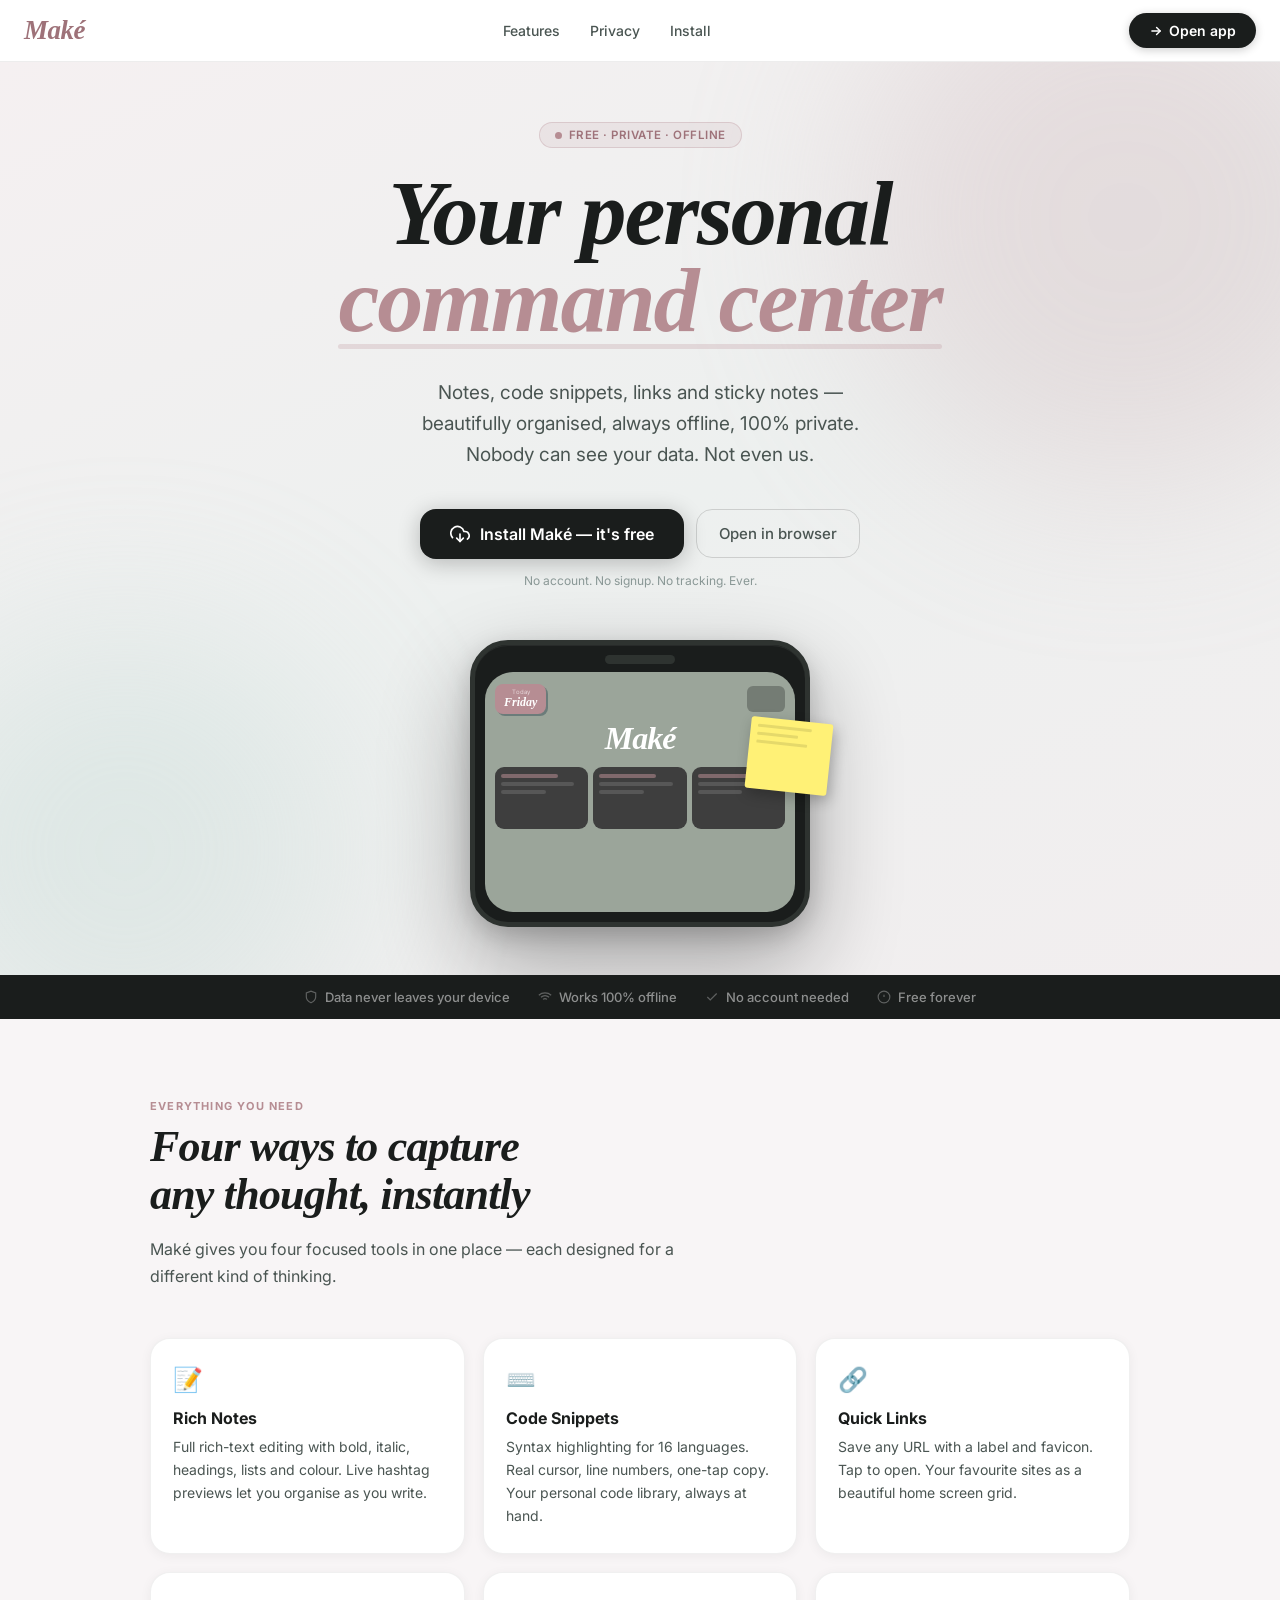
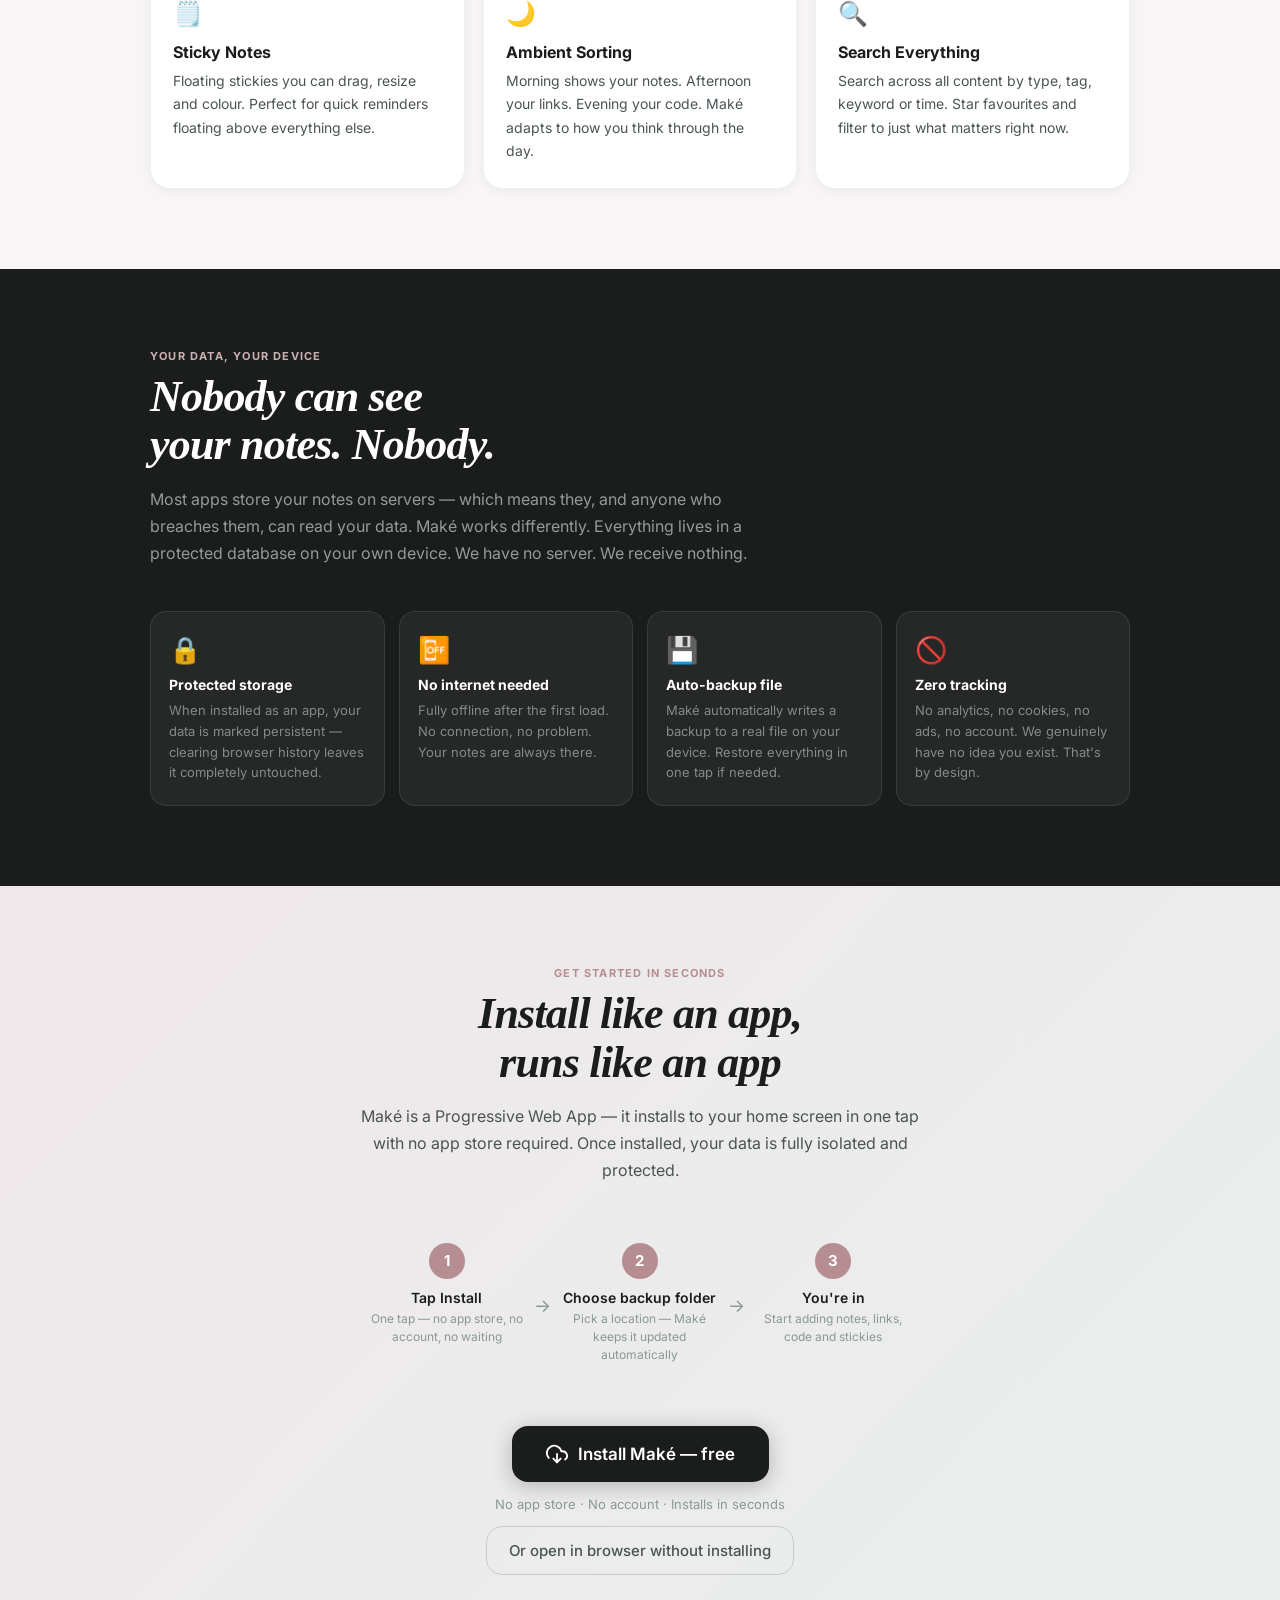
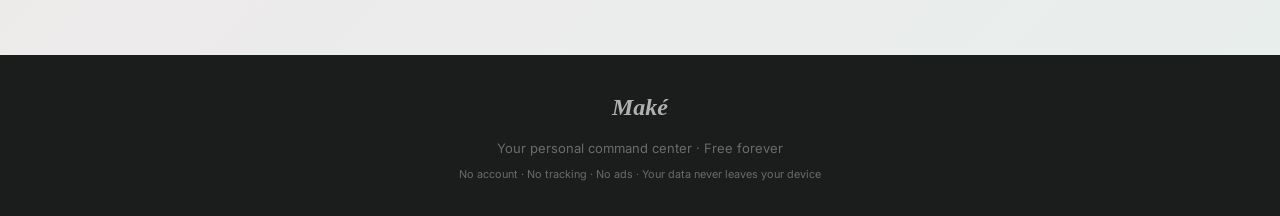
==== commit 2bbf43be: "update" ====
--- a/index.html
+++ b/index.html
@@ -2,25 +2,329 @@
 <html lang="en">
 <head>
   <meta charset="UTF-8">
-  <meta name="viewport" content="width=device-width, initial-scale=1.0, maximum-scale=1.0, user-scalable=no, viewport-fit=cover">
-  <title>Maké · your command center</title>
-  <link rel="stylesheet" href="styles.css">
+  <meta name="viewport" content="width=device-width, initial-scale=1.0, viewport-fit=cover">
+  <title>Maké — Your Personal Command Center</title>
+  <meta name="description" content="Notes, code snippets, links and sticky notes. All on your device, all private, all offline. Install free.">
+  <meta name="theme-color" content="#9ba59a">
+  <meta property="og:type" content="website">
+  <meta property="og:title" content="Maké — Your Personal Command Center">
+  <meta property="og:description" content="Notes, code, links and stickies. 100% private. Free forever.">
+  <meta property="og:image" content="./icons/icon-512.png">
+  <meta name="twitter:card" content="summary_large_image">
   <link rel="manifest" href="manifest.json">
-  <meta name="theme-color" content="#9ba59a">
+  <link rel="apple-touch-icon" href="./icons/icon-192.png">
   <meta name="apple-mobile-web-app-capable" content="yes">
   <meta name="apple-mobile-web-app-status-bar-style" content="black-translucent">
+  <link rel="preconnect" href="https://fonts.googleapis.com">
+  <link rel="preconnect" href="https://fonts.gstatic.com" crossorigin>
+  <link href="https://fonts.googleapis.com/css2?family=Inter:wght@400;500;600;700&display=swap" rel="stylesheet">
+  <style>
+    *,*::before,*::after{margin:0;padding:0;box-sizing:border-box;}
+    :root{
+      --rose:#b68d93;--rose-dark:#9e7279;--rose-light:#cdb0b5;--rose-pale:#f5edef;
+      --sage:#9ba59a;--sage-dark:#7d8e8c;
+      --dark:#1a1d1c;--dark-2:#252928;--dark-3:#2e3330;
+      --text:#1a1d1c;--text-2:#4a5552;--text-3:#8a9896;
+      --font-display:'Georgia','Times New Roman',serif;
+      --font-body:'Inter',-apple-system,BlinkMacSystemFont,sans-serif;
+      --ease-spring:cubic-bezier(0.22,0.25,0.0,1.0);
+    }
+    html{scroll-behavior:smooth;}
+    body{font-family:var(--font-body);background:#fff;color:var(--text);-webkit-font-smoothing:antialiased;overflow-x:hidden;}
+
+    /* NAV */
+    .nav{position:sticky;top:0;z-index:100;display:flex;align-items:center;justify-content:space-between;padding:0 24px;height:62px;background:rgba(255,255,255,0.90);backdrop-filter:blur(20px);-webkit-backdrop-filter:blur(20px);border-bottom:1px solid rgba(0,0,0,0.07);}
+    .nav-logo{font-family:var(--font-display);font-size:27px;font-style:italic;font-weight:700;color:var(--rose-dark);letter-spacing:-0.5px;text-decoration:none;}
+    .nav-links{display:flex;align-items:center;gap:4px;}
+    .nav-link{font-size:14px;color:var(--text-2);text-decoration:none;padding:7px 13px;border-radius:8px;transition:background 150ms,color 150ms;font-weight:500;}
+    .nav-link:hover{background:rgba(0,0,0,0.05);color:var(--text);}
+    .nav-cta{padding:9px 20px;background:var(--dark);color:#fff;border:none;border-radius:999px;font-size:14px;font-weight:600;font-family:var(--font-body);cursor:pointer;text-decoration:none;display:inline-flex;align-items:center;gap:6px;transition:background 150ms,transform 200ms var(--ease-spring),box-shadow 150ms;box-shadow:0 2px 10px rgba(0,0,0,0.20);}
+    .nav-cta:hover{background:var(--dark-2);transform:translateY(-1px);box-shadow:0 4px 16px rgba(0,0,0,0.26);}
+    @media(max-width:600px){.nav-links .nav-link{display:none;}}
+
+    /* HERO */
+    .hero{min-height:calc(100svh - 62px);display:flex;flex-direction:column;align-items:center;justify-content:center;text-align:center;padding:60px 24px 48px;background:linear-gradient(155deg,#f5f0f1 0%,#edf0ef 50%,#f2eeef 100%);position:relative;overflow:hidden;}
+    .hero-blob-1{position:absolute;width:550px;height:550px;border-radius:50%;background:var(--rose-light);filter:blur(90px);opacity:0.3;top:-120px;right:-120px;pointer-events:none;}
+    .hero-blob-2{position:absolute;width:450px;height:450px;border-radius:50%;background:#bdd5d0;filter:blur(90px);opacity:0.3;bottom:-100px;left:-100px;pointer-events:none;}
+    .hero-badge{display:inline-flex;align-items:center;gap:7px;padding:5px 15px;background:rgba(182,141,147,0.12);border:1px solid rgba(182,141,147,0.30);border-radius:999px;font-size:11.5px;font-weight:600;color:var(--rose-dark);letter-spacing:0.5px;text-transform:uppercase;margin-bottom:22px;position:relative;z-index:1;}
+    .badge-dot{width:7px;height:7px;background:var(--rose);border-radius:50%;animation:pulse 2s ease infinite;}
+    @keyframes pulse{0%,100%{opacity:1;transform:scale(1);}50%{opacity:0.5;transform:scale(0.75);}}
+    .hero-h1{font-family:var(--font-display);font-size:clamp(50px,10vw,92px);font-style:italic;font-weight:700;letter-spacing:-2px;line-height:0.95;color:var(--dark);position:relative;z-index:1;margin-bottom:10px;}
+    .hero-h1 em{color:var(--rose);font-style:italic;position:relative;}
+    .hero-h1 em::after{content:'';position:absolute;bottom:2px;left:0;right:0;height:5px;background:rgba(182,141,147,0.25);border-radius:3px;z-index:-1;}
+    .hero-sub{font-size:clamp(15px,2.5vw,19px);color:var(--text-2);line-height:1.65;max-width:460px;margin:22px auto 38px;position:relative;z-index:1;}
+    .hero-actions{display:flex;align-items:center;gap:12px;flex-wrap:wrap;justify-content:center;position:relative;z-index:1;margin-bottom:14px;}
+    .btn-primary{display:inline-flex;align-items:center;gap:10px;padding:15px 30px;background:var(--dark);color:#fff;border:none;border-radius:16px;font-size:16px;font-weight:600;font-family:var(--font-body);cursor:pointer;text-decoration:none;transition:background 150ms,transform 200ms var(--ease-spring),box-shadow 200ms;box-shadow:0 4px 22px rgba(0,0,0,0.24);}
+    .btn-primary:hover{background:var(--dark-2);transform:translateY(-2px);box-shadow:0 8px 30px rgba(0,0,0,0.28);}
+    .btn-primary:active{transform:scale(0.97);}
+    .btn-secondary{display:inline-flex;align-items:center;gap:6px;padding:14px 22px;background:transparent;color:var(--text-2);border:1.5px solid rgba(0,0,0,0.14);border-radius:16px;font-size:15px;font-weight:500;font-family:var(--font-body);cursor:pointer;text-decoration:none;transition:border-color 150ms,color 150ms,background 150ms;}
+    .btn-secondary:hover{border-color:var(--rose);color:var(--rose-dark);background:rgba(182,141,147,0.06);}
+    .hero-fine{font-size:12px;color:var(--text-3);position:relative;z-index:1;}
+
+    /* PHONE MOCKUP */
+    .hero-mockup-wrap{position:relative;z-index:1;margin-top:52px;width:100%;max-width:340px;}
+    .phone{background:#1a1d1c;border-radius:38px;border:5px solid #2e3330;box-shadow:0 36px 90px rgba(0,0,0,0.32),0 8px 24px rgba(0,0,0,0.18),inset 0 1px 0 rgba(255,255,255,0.06);overflow:hidden;padding:10px;}
+    .phone::before{content:'';display:block;width:70px;height:9px;background:#2e3330;border-radius:999px;margin:0 auto 8px;}
+    .phone-screen{background:var(--sage);border-radius:28px;overflow:hidden;padding:12px 10px 10px;min-height:240px;}
+    .ph-topbar{display:flex;align-items:center;justify-content:space-between;margin-bottom:6px;}
+    .ph-date{background:var(--rose);border-radius:8px;padding:4px 9px;box-shadow:2px 2px 0 #6b7c7a;}
+    .ph-date-small{font-size:6px;color:rgba(255,255,255,0.65);}
+    .ph-date-day{font-family:var(--font-display);font-size:12px;font-style:italic;font-weight:700;color:#fff;}
+    .ph-title{font-family:var(--font-display);font-size:32px;font-style:italic;font-weight:700;color:#fff;letter-spacing:-1px;text-align:center;margin-bottom:10px;}
+    .ph-grid{display:grid;grid-template-columns:repeat(3,1fr);gap:5px;}
+    .ph-card{background:#3e3e3e;border-radius:9px;padding:7px 6px;min-height:62px;}
+    .ph-line{height:4px;border-radius:2px;background:rgba(255,255,255,0.13);margin-bottom:4px;}
+    .ph-line:first-child{width:70%;background:rgba(182,141,147,0.55);}
+    .ph-line:nth-child(2){width:90%;}
+    .ph-line:nth-child(3){width:55%;}
+    .ph-sticky{position:absolute;width:82px;height:72px;background:#fff176;border-radius:3px;box-shadow:3px 5px 14px rgba(0,0,0,0.24);top:28%;right:-20px;transform:rotate(6deg);padding:7px;}
+    .ph-sticky-line{height:3px;border-radius:1px;background:rgba(0,0,0,0.10);margin-bottom:5px;}
+    .ph-sticky-line:nth-child(1){width:80%;}
+    .ph-sticky-line:nth-child(2){width:60%;}
+    .ph-sticky-line:nth-child(3){width:75%;}
+
+    /* TRUST */
+    .trust{background:var(--dark);padding:14px 24px;display:flex;align-items:center;justify-content:center;gap:28px;flex-wrap:wrap;}
+    .trust-item{display:flex;align-items:center;gap:7px;font-size:13px;font-weight:500;color:rgba(255,255,255,0.50);}
+    .trust-item svg{opacity:0.6;flex-shrink:0;}
+    @media(max-width:500px){.trust{gap:14px;}.trust-item{font-size:12px;}}
+
+    /* SECTIONS */
+    section{padding:80px 24px;}
+    .wrap{max-width:980px;margin:0 auto;}
+    .s-label{font-size:11px;font-weight:700;color:var(--rose);text-transform:uppercase;letter-spacing:1.2px;margin-bottom:10px;}
+    .s-title{font-family:var(--font-display);font-size:clamp(28px,5vw,44px);font-style:italic;font-weight:700;color:var(--dark);letter-spacing:-0.8px;line-height:1.1;margin-bottom:16px;}
+    .s-body{font-size:16px;color:var(--text-2);line-height:1.7;max-width:560px;}
+
+    /* FEATURES */
+    .features-section{background:#f8f5f6;}
+    .feat-grid{display:grid;grid-template-columns:repeat(auto-fit,minmax(255px,1fr));gap:18px;margin-top:48px;}
+    .feat-card{background:#fff;border-radius:20px;padding:26px 22px;border:1px solid rgba(0,0,0,0.06);box-shadow:0 2px 12px rgba(0,0,0,0.05);transition:transform 200ms var(--ease-spring),box-shadow 200ms;}
+    .feat-card:hover{transform:translateY(-3px);box-shadow:0 8px 28px rgba(0,0,0,0.09);}
+    .feat-icon{font-size:24px;margin-bottom:14px;display:block;}
+    .feat-title{font-size:16px;font-weight:700;color:var(--dark);margin-bottom:7px;}
+    .feat-body{font-size:14px;color:var(--text-2);line-height:1.65;}
+
+    /* PRIVACY */
+    .privacy-section{background:var(--dark);}
+    .privacy-section .s-title{color:#fff;}
+    .privacy-section .s-label{color:var(--rose-light);}
+    .privacy-section .s-body{color:rgba(255,255,255,0.55);max-width:600px;}
+    .priv-grid{display:grid;grid-template-columns:repeat(auto-fit,minmax(210px,1fr));gap:14px;margin-top:44px;}
+    .priv-card{background:rgba(255,255,255,0.05);border:1px solid rgba(255,255,255,0.09);border-radius:16px;padding:22px 18px;}
+    .priv-icon{font-size:26px;margin-bottom:11px;display:block;}
+    .priv-title{font-size:14px;font-weight:700;color:#fff;margin-bottom:7px;}
+    .priv-body{font-size:13px;color:rgba(255,255,255,0.45);line-height:1.6;}
+
+    /* INSTALL */
+    .install-section{background:linear-gradient(135deg,#f0e8ea 0%,#e8eeec 100%);text-align:center;}
+    .install-section .s-body{margin:0 auto 40px;text-align:center;}
+    .steps{display:flex;justify-content:center;gap:0;margin:0 auto 44px;max-width:580px;flex-wrap:wrap;}
+    .step{flex:1;min-width:150px;padding:18px 14px;text-align:center;position:relative;}
+    .step:not(:last-child)::after{content:'→';position:absolute;right:-8px;top:calc(50% - 8px);color:var(--text-3);font-size:18px;}
+    .step-num{width:36px;height:36px;background:var(--rose);color:#fff;border-radius:50%;display:flex;align-items:center;justify-content:center;font-weight:700;font-size:15px;margin:0 auto 10px;}
+    .step-title{font-size:14px;font-weight:600;color:var(--dark);margin-bottom:4px;}
+    .step-body{font-size:12px;color:var(--text-3);line-height:1.5;}
+    .install-cta{display:flex;flex-direction:column;align-items:center;gap:14px;}
+    .install-note{font-size:13px;color:var(--text-3);}
+    @media(max-width:500px){.step:not(:last-child)::after{display:none;}}
+
+    /* iOS PANEL */
+    .ios-panel{display:none;background:#fff;border:1.5px solid rgba(0,0,0,0.09);border-radius:20px;padding:22px 20px;margin-top:20px;max-width:400px;text-align:left;box-shadow:0 4px 20px rgba(0,0,0,0.08);}
+    .ios-panel.show{display:block;animation:fade-up 300ms var(--ease-spring) both;}
+    @keyframes fade-up{from{opacity:0;transform:translateY(10px);}to{opacity:1;transform:translateY(0);}}
+    .ios-panel-title{font-size:15px;font-weight:700;color:var(--dark);margin-bottom:14px;}
+    .ios-step{display:flex;align-items:flex-start;gap:10px;margin-bottom:10px;font-size:14px;color:var(--text-2);line-height:1.5;}
+    .ios-num{width:22px;height:22px;background:var(--rose);color:#fff;border-radius:50%;display:flex;align-items:center;justify-content:center;font-weight:700;font-size:11px;flex-shrink:0;margin-top:1px;}
+    .share-badge{display:inline-flex;align-items:center;gap:3px;background:rgba(0,0,0,0.07);padding:2px 6px;border-radius:5px;font-size:12px;font-weight:600;}
+
+    /* FOOTER */
+    footer{background:var(--dark);color:rgba(255,255,255,0.35);text-align:center;padding:30px 24px;font-size:13px;line-height:1.9;}
+    .foot-logo{font-family:var(--font-display);font-size:24px;font-style:italic;font-weight:700;color:rgba(255,255,255,0.65);display:block;margin-bottom:6px;}
+    footer a{color:rgba(255,255,255,0.45);text-decoration:none;}
+    footer a:hover{color:var(--rose-light);}
+  </style>
 </head>
 <body>
-  <div id="app"></div>
-  <script type="module" src="app.js"></script>
-  <script>
-    if ('serviceWorker' in navigator) {
-      window.addEventListener('load', () => {
-        navigator.serviceWorker.register('./service-worker.js')
-          .then(r => console.log('[Maké SW] registered:', r.scope))
-          .catch(e => console.warn('[Maké SW] failed:', e));
-      });
+
+<!-- NAV -->
+<nav class="nav">
+  <a href="/" class="nav-logo">Maké</a>
+  <div class="nav-links">
+    <a href="#features" class="nav-link">Features</a>
+    <a href="#privacy"  class="nav-link">Privacy</a>
+    <a href="#install"  class="nav-link">Install</a>
+  </div>
+  <a href="./app.html" class="nav-cta">
+    <svg width="14" height="14" viewBox="0 0 24 24" fill="none" stroke="currentColor" stroke-width="2.5" stroke-linecap="round"><polyline points="5 12 19 12"/><polyline points="13 6 19 12 13 18"/></svg>
+    Open app
+  </a>
+</nav>
+
+<!-- HERO -->
+<section class="hero">
+  <div class="hero-blob-1"></div>
+  <div class="hero-blob-2"></div>
+  <div class="hero-badge"><span class="badge-dot"></span>Free · Private · Offline</div>
+  <h1 class="hero-h1">Your personal<br><em>command center</em></h1>
+  <p class="hero-sub">Notes, code snippets, links and sticky notes — beautifully organised, always offline, 100% private. Nobody can see your data. Not even us.</p>
+  <div class="hero-actions">
+    <button class="btn-primary" id="hero-install-btn">
+      <svg width="20" height="20" viewBox="0 0 24 24" fill="none" stroke="currentColor" stroke-width="2" stroke-linecap="round" stroke-linejoin="round"><polyline points="8 17 12 21 16 17"/><line x1="12" y1="12" x2="12" y2="21"/><path d="M20.88 18.09A5 5 0 0018 9h-1.26A8 8 0 103 16.29"/></svg>
+      Install Maké — it's free
+    </button>
+    <a href="./app.html" class="btn-secondary">Open in browser</a>
+  </div>
+  <p class="hero-fine">No account. No signup. No tracking. Ever.</p>
+  <div class="hero-mockup-wrap">
+    <div class="phone">
+      <div class="phone-screen">
+        <div class="ph-topbar">
+          <div class="ph-date"><div class="ph-date-small">Today</div><div class="ph-date-day">Friday</div></div>
+          <div style="width:38px;height:26px;background:rgba(0,0,0,0.25);border-radius:6px;"></div>
+        </div>
+        <div class="ph-title">Maké</div>
+        <div class="ph-grid">
+          <div class="ph-card"><div class="ph-line"></div><div class="ph-line"></div><div class="ph-line"></div></div>
+          <div class="ph-card"><div class="ph-line"></div><div class="ph-line"></div><div class="ph-line"></div></div>
+          <div class="ph-card"><div class="ph-line"></div><div class="ph-line"></div><div class="ph-line"></div></div>
+        </div>
+        <div class="ph-sticky"><div class="ph-sticky-line"></div><div class="ph-sticky-line"></div><div class="ph-sticky-line"></div></div>
+      </div>
+    </div>
+  </div>
+</section>
+
+<!-- TRUST BAR -->
+<div class="trust">
+  <div class="trust-item"><svg width="14" height="14" viewBox="0 0 24 24" fill="none" stroke="currentColor" stroke-width="2"><path d="M12 22s8-4 8-10V5l-8-3-8 3v7c0 6 8 10 8 10z"/></svg>Data never leaves your device</div>
+  <div class="trust-item"><svg width="14" height="14" viewBox="0 0 24 24" fill="none" stroke="currentColor" stroke-width="2"><path d="M5 12.55a11 11 0 0114.08 0"/><path d="M1.42 9a16 16 0 0121.16 0"/><path d="M8.53 16.11a6 6 0 016.95 0"/><line x1="12" y1="20" x2="12.01" y2="20"/></svg>Works 100% offline</div>
+  <div class="trust-item"><svg width="14" height="14" viewBox="0 0 24 24" fill="none" stroke="currentColor" stroke-width="2"><polyline points="20 6 9 17 4 12"/></svg>No account needed</div>
+  <div class="trust-item"><svg width="14" height="14" viewBox="0 0 24 24" fill="none" stroke="currentColor" stroke-width="2"><circle cx="12" cy="12" r="10"/><line x1="12" y1="8" x2="12" y2="12"/><line x1="12" y1="16" x2="12.01" y2="16"/></svg>Free forever</div>
+</div>
+
+<!-- FEATURES -->
+<section class="features-section" id="features">
+  <div class="wrap">
+    <p class="s-label">Everything you need</p>
+    <h2 class="s-title">Four ways to capture<br>any thought, instantly</h2>
+    <p class="s-body">Maké gives you four focused tools in one place — each designed for a different kind of thinking.</p>
+    <div class="feat-grid">
+      <div class="feat-card"><span class="feat-icon">📝</span><div class="feat-title">Rich Notes</div><div class="feat-body">Full rich-text editing with bold, italic, headings, lists and colour. Live hashtag previews let you organise as you write.</div></div>
+      <div class="feat-card"><span class="feat-icon">⌨️</span><div class="feat-title">Code Snippets</div><div class="feat-body">Syntax highlighting for 16 languages. Real cursor, line numbers, one-tap copy. Your personal code library, always at hand.</div></div>
+      <div class="feat-card"><span class="feat-icon">🔗</span><div class="feat-title">Quick Links</div><div class="feat-body">Save any URL with a label and favicon. Tap to open. Your favourite sites as a beautiful home screen grid.</div></div>
+      <div class="feat-card"><span class="feat-icon">🗒️</span><div class="feat-title">Sticky Notes</div><div class="feat-body">Floating stickies you can drag, resize and colour. Perfect for quick reminders floating above everything else.</div></div>
+      <div class="feat-card"><span class="feat-icon">🌙</span><div class="feat-title">Ambient Sorting</div><div class="feat-body">Morning shows your notes. Afternoon your links. Evening your code. Maké adapts to how you think through the day.</div></div>
+      <div class="feat-card"><span class="feat-icon">🔍</span><div class="feat-title">Search Everything</div><div class="feat-body">Search across all content by type, tag, keyword or time. Star favourites and filter to just what matters right now.</div></div>
+    </div>
+  </div>
+</section>
+
+<!-- PRIVACY -->
+<section class="privacy-section" id="privacy">
+  <div class="wrap">
+    <p class="s-label">Your data, your device</p>
+    <h2 class="s-title">Nobody can see<br>your notes. Nobody.</h2>
+    <p class="s-body">Most apps store your notes on servers — which means they, and anyone who breaches them, can read your data. Maké works differently. Everything lives in a protected database on your own device. We have no server. We receive nothing.</p>
+    <div class="priv-grid">
+      <div class="priv-card"><span class="priv-icon">🔒</span><div class="priv-title">Protected storage</div><div class="priv-body">When installed as an app, your data is marked persistent — clearing browser history leaves it completely untouched.</div></div>
+      <div class="priv-card"><span class="priv-icon">📴</span><div class="priv-title">No internet needed</div><div class="priv-body">Fully offline after the first load. No connection, no problem. Your notes are always there.</div></div>
+      <div class="priv-card"><span class="priv-icon">💾</span><div class="priv-title">Auto-backup file</div><div class="priv-body">Maké automatically writes a backup to a real file on your device. Restore everything in one tap if needed.</div></div>
+      <div class="priv-card"><span class="priv-icon">🚫</span><div class="priv-title">Zero tracking</div><div class="priv-body">No analytics, no cookies, no ads, no account. We genuinely have no idea you exist. That's by design.</div></div>
+    </div>
+  </div>
+</section>
+
+<!-- INSTALL -->
+<section class="install-section" id="install">
+  <div class="wrap">
+    <p class="s-label">Get started in seconds</p>
+    <h2 class="s-title">Install like an app,<br>runs like an app</h2>
+    <p class="s-body">Maké is a Progressive Web App — it installs to your home screen in one tap with no app store required. Once installed, your data is fully isolated and protected.</p>
+    <div class="steps">
+      <div class="step"><div class="step-num">1</div><div class="step-title">Tap Install</div><div class="step-body">One tap — no app store, no account, no waiting</div></div>
+      <div class="step"><div class="step-num">2</div><div class="step-title">Choose backup folder</div><div class="step-body">Pick a location — Maké keeps it updated automatically</div></div>
+      <div class="step"><div class="step-num">3</div><div class="step-title">You're in</div><div class="step-body">Start adding notes, links, code and stickies</div></div>
+    </div>
+    <div class="install-cta">
+      <button class="btn-primary" id="install-main-btn" style="font-size:17px;padding:17px 34px">
+        <svg width="22" height="22" viewBox="0 0 24 24" fill="none" stroke="currentColor" stroke-width="2" stroke-linecap="round" stroke-linejoin="round"><polyline points="8 17 12 21 16 17"/><line x1="12" y1="12" x2="12" y2="21"/><path d="M20.88 18.09A5 5 0 0018 9h-1.26A8 8 0 103 16.29"/></svg>
+        Install Maké — free
+      </button>
+      <p class="install-note">No app store · No account · Installs in seconds</p>
+      <a href="./app.html" class="btn-secondary">Or open in browser without installing</a>
+      <div class="ios-panel" id="ios-panel">
+        <div class="ios-panel-title">📱 Install on iPhone or iPad</div>
+        <div class="ios-step"><div class="ios-num">1</div><span>Tap the <span class="share-badge">Share ↑</span> button at the bottom of Safari</span></div>
+        <div class="ios-step"><div class="ios-num">2</div><span>Scroll and tap <strong>"Add to Home Screen"</strong></span></div>
+        <div class="ios-step"><div class="ios-num">3</div><span>Tap <strong>"Add"</strong> — Maké appears on your home screen</span></div>
+        <div class="ios-step"><div class="ios-num">4</div><span>Open Maké from your home screen. Your data is now fully isolated — clearing Safari history can never touch it.</span></div>
+      </div>
+    </div>
+  </div>
+</section>
+
+<!-- FOOTER -->
+<footer>
+  <span class="foot-logo">Maké</span>
+  Your personal command center · Free forever<br>
+  <small>No account · No tracking · No ads · Your data never leaves your device</small>
+</footer>
+
+<script>
+  // ── Redirect if already installed as PWA ──────────────────
+  const standalone = window.matchMedia('(display-mode: standalone)').matches
+                  || window.navigator.standalone === true;
+  if (standalone) { window.location.replace('./app.html'); }
+
+  // ── Detect platform ───────────────────────────────────────
+  const isIOS     = /iPad|iPhone|iPod/.test(navigator.userAgent) && !window.MSStream;
+  const isSafari  = /^((?!chrome|android).)*safari/i.test(navigator.userAgent);
+
+  let deferredPrompt = null;
+
+  window.addEventListener('beforeinstallprompt', e => {
+    e.preventDefault();
+    deferredPrompt = e;
+  });
+
+  window.addEventListener('appinstalled', () => {
+    window.location.replace('./app.html');
+  });
+
+  async function handleInstall() {
+    if (deferredPrompt) {
+      deferredPrompt.prompt();
+      const { outcome } = await deferredPrompt.userChoice;
+      deferredPrompt = null;
+    } else if (isIOS) {
+      document.getElementById('ios-panel').classList.add('show');
+      document.getElementById('ios-panel').scrollIntoView({ behavior: 'smooth', block: 'nearest' });
+    } else {
+      window.location.href = './app.html';
     }
-  </script>
+  }
+
+  document.getElementById('hero-install-btn').addEventListener('click', handleInstall);
+  document.getElementById('install-main-btn').addEventListener('click', handleInstall);
+
+  // Show iOS instructions automatically on iOS Safari
+  if (isIOS && isSafari && !standalone) {
+    document.getElementById('ios-panel').classList.add('show');
+    const btns = document.querySelectorAll('#hero-install-btn, #install-main-btn');
+    btns.forEach(b => {
+      b.innerHTML = b.innerHTML.replace("Install Maké — it's free", 'How to install on iPhone')
+                               .replace('Install Maké — free', 'How to install on iPhone');
+    });
+  }
+
+  // Smooth scroll
+  document.querySelectorAll('a[href^="#"]').forEach(a => {
+    a.addEventListener('click', e => {
+      const t = document.querySelector(a.getAttribute('href'));
+      if (t) { e.preventDefault(); t.scrollIntoView({ behavior: 'smooth' }); }
+    });
+  });
+</script>
 </body>
 </html>
